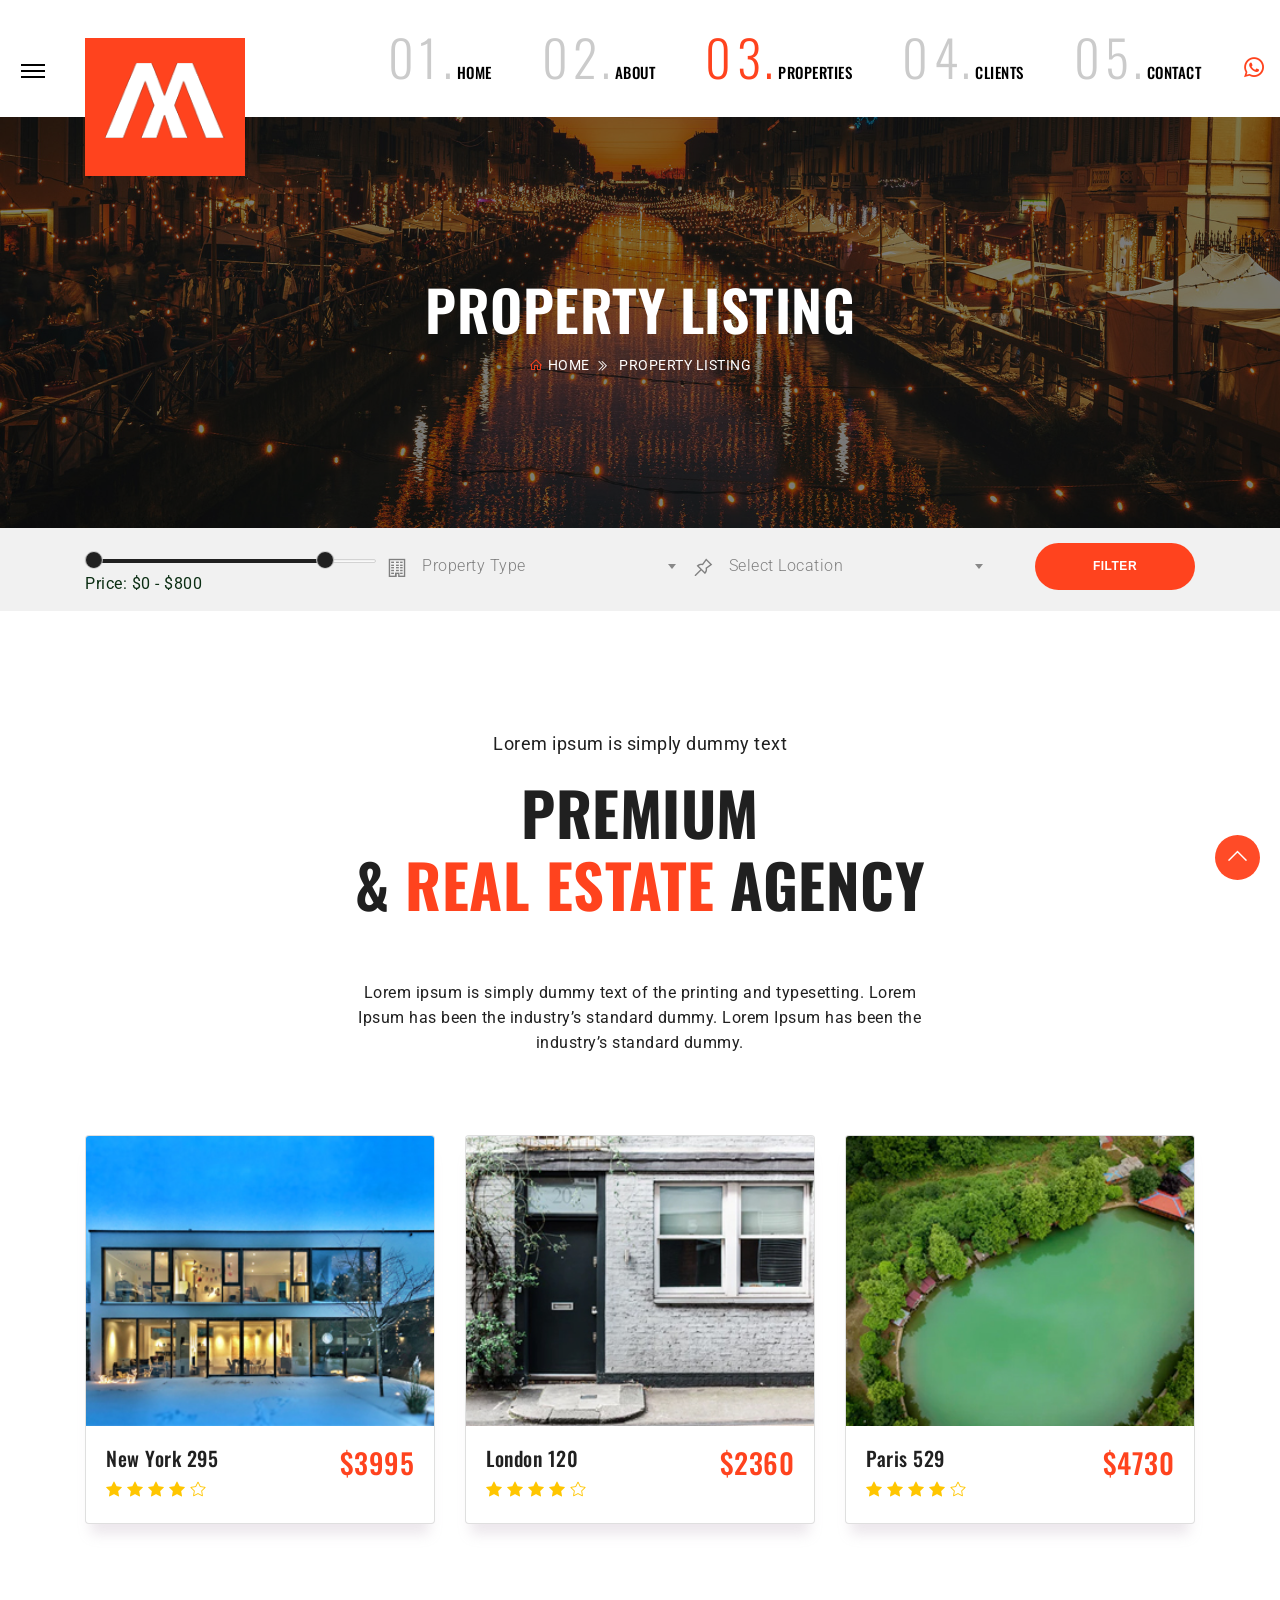
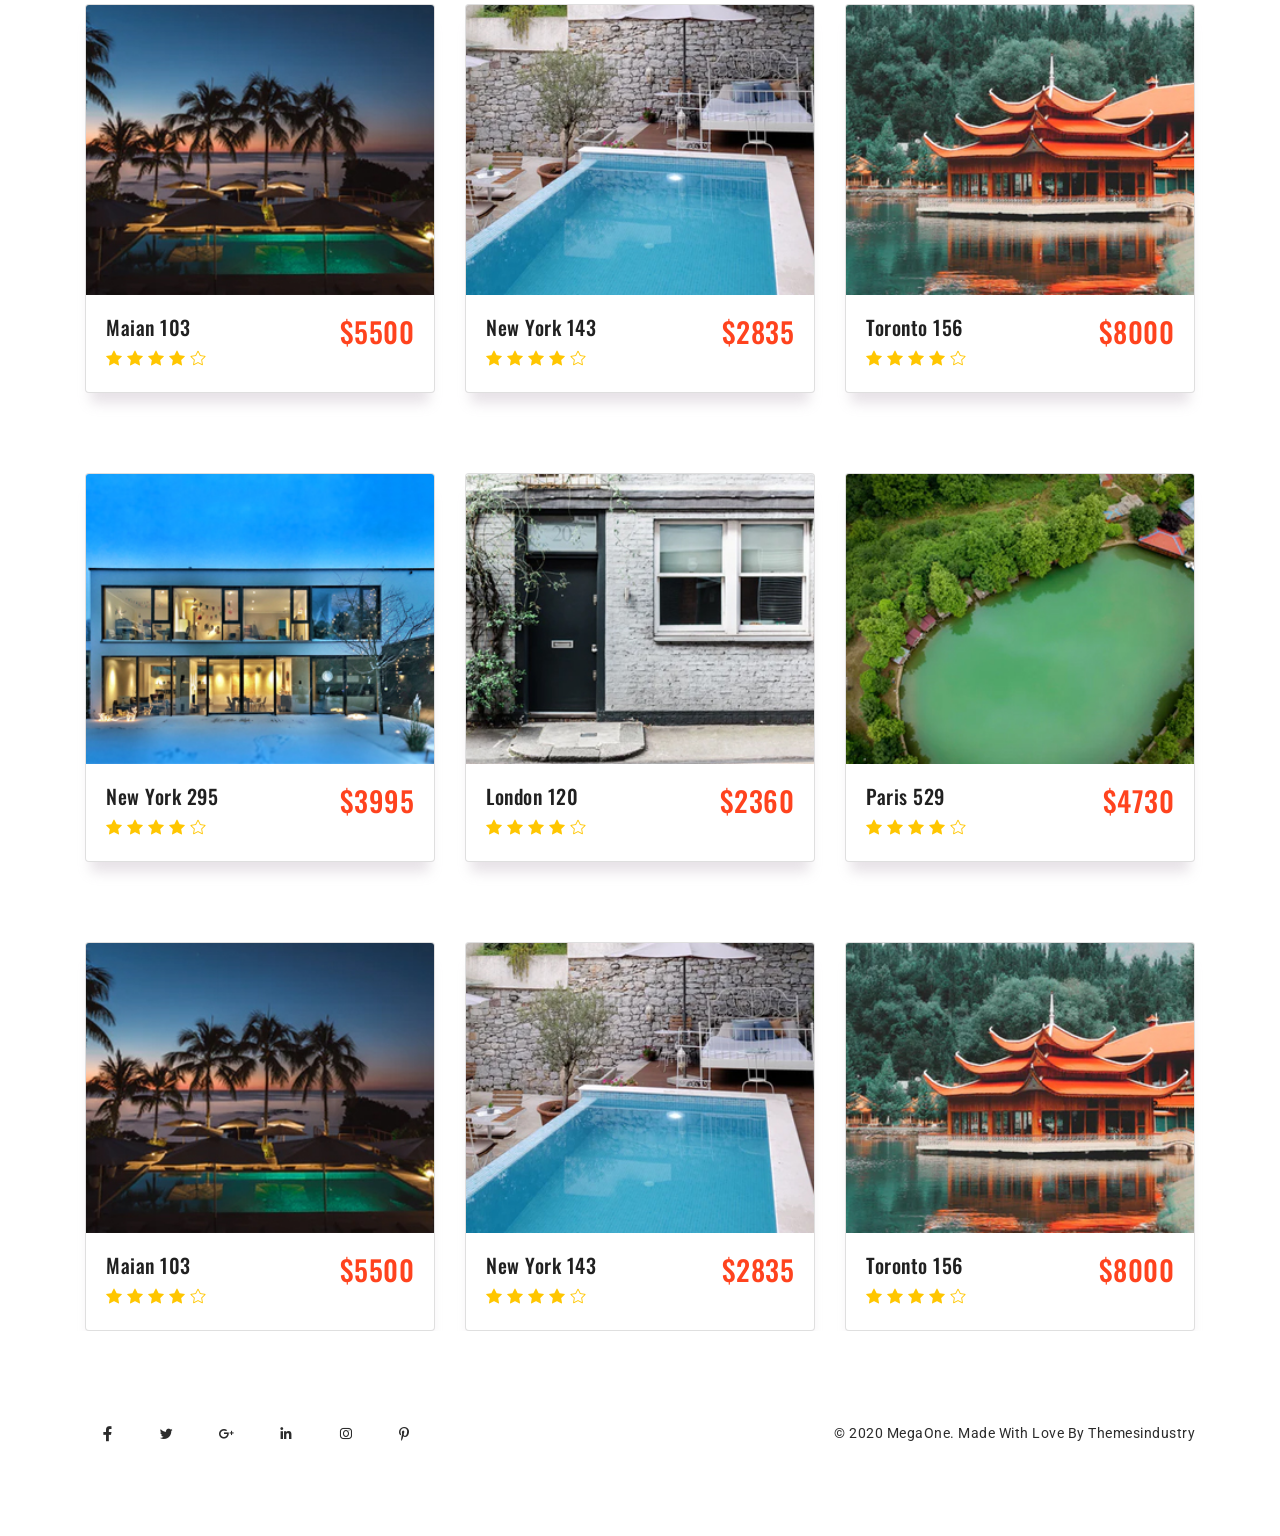
==== property-listing.html @ 69b7b407 "Update new theme" ====
<!DOCTYPE html>
<html lang="en">
<head>
    <!-- Meta Tags -->
    <meta charset="utf-8">
    <meta content="width=device-width, initial-scale=1, shrink-to-fit=no" name="viewport">
    <!-- Author -->
    <meta name="author" content="Themesindustry">
    <!-- description -->
    <meta name="description" content="MegaOne is a highly creative, modern, visually stunning and Bootstrap responsive multipurpose agency and portfolio HTML5 template with 8 ready home page demos.">
    <!-- keywords -->
    <meta name="keywords" content="StandAlone, modern, clean, bootstrap responsive, html5, css3, portfolio, blog, agency, templates, multipurpose, one page, corporate, start-up, studio, branding, designer, freelancer, carousel, parallax, photography, personal, masonry, grid, faq">
    <!-- Page Title -->
    <title>MegaOne - Directory Listing</title>
    <!-- Favicon -->
    <link href="img/favicon.ico" rel="icon">
    <!-- Bundle -->
    <link href="vendor/css/bundle.min.css" rel="stylesheet">
    <link href="vendor/css/revolution-settings.min.css" rel="stylesheet">
    <link href="vendor/css/select2.min.css" rel="stylesheet">
    <link href="vendor/css/owl.carousel.min.css" rel="stylesheet">
    <link href="vendor/css/LineIcons.min.css" rel="stylesheet">
    <link rel="stylesheet" href="css/nouislider.min.css">
    <link rel="stylesheet" href="css/range-slider.css">
    <!-- Plugin Css -->
    <link href="vendor/css/jquery.fancybox.min.css" rel="stylesheet">
    <!-- Style Sheet -->
    <link href="css/style.css" rel="stylesheet">
</head>
<body data-spy="scroll" data-target=".side_menu" data-offset="90">




<!-- Preloader -->
<div class="preloader">
    <div class="centrize full-width">
        <div class="vertical-center">

            <svg class="ha-logo loading"
                    xmlns="http://www.w3.org/2000/svg"
                    viewBox="0 0 10 10">
                <path class="house"
                        d="M1.9 8.5V5.3h-1l4-4.3 2.2
       2.1v-.6h1v1.7l1 1.1H7.9v3.2z"   />
                <path class="circut"
                        d="M5 8.5V4m0 3.5l1.6-1.6V4.3M5
       6.3L3.5 4.9v-.6m2.7.7l.4.4L7
       5M5.9 6.1v.5h.5M4.2 5v.5h-.8m1
       1.5v.6h-.6m1.2.8L3.6 6.7M5
       8.4l1-.9h.7M4.6 3.6L5 4l.4-.4" />
            </svg>

        </div>
    </div>
</div>
<!-- Preloader End -->

<!--Header Start-->
<header>
    <!--Navigation-->
    <nav class="navbar navbar-top-default navbar-expand-lg navbar-simple">
        <div class="container">
            <div class="inner-nav-wrap">
                <a href="index.html#home" title="Logo" class="logo">
                    <!--Logo Default-->
                    <img src="img/logo-white.png" alt="logo" class="logo-white">
                    <img src="img/logo-orange.png" alt="logo" class="logo-dark">
                </a>
                <!--Nav Links-->
                <div class="collapse navbar-collapse" id="megaone">
                    <div class="navbar-nav ml-auto">
                        <a class="nav-link" href="index.html#slider-area"><span class="num">0 </span><span data-count="1" class="num num-width">1</span><span class="num">.</span> Home</a>
                        <a class="nav-link" href="index.html#team-section"><span class="num">0 </span> <span data-count="2" class="num num-width">2</span><span class="num">.</span> About</a>
                        <a class="nav-link active" href="index.html#gallary-sec"><span class="num">0 </span> <span data-count="3" class="num num-width">3</span><span class="num">.</span> Properties</a>
                        <a class="nav-link" href="index.html#our-testimonial"><span class="num">0 </span> <span data-count="4" class="num num-width">4</span><span class="num">.</span> Clients</a>
                        <a class="nav-link" href="index.html#contact-sec"><span class="num">0 </span> <span data-count="5" class="num num-width">5</span><span class="num">.</span> Contact</a>
                    </div>
                </div>

                <!--Side Menu Button-->
                <a href="javascript:void(0)" class="sidemenu_btn" id="sidemenu_toggle">
                    <span></span>
                    <span></span>
                    <span></span>
                </a>
                <a href="javascript:void(0)" class="agency-num"><span><i class="lni lni-whatsapp"></i></span> <span class="whatsapp-num">+1 631 123 4567</span></a>

            </div>

        </div>

    </nav>

    <!--Side Nav-->
    <div class="side-menu hidden">
        <div class="inner-wrapper">
            <span class="btn-close" id="btn_sideNavClose"><i></i><i></i></span>
            <nav class="side-nav w-100">
                <ul class="navbar-nav">
                    <li class="nav-item">
                        <a class="nav-link" href="index.html#slider-area"><span>01.</span> Home</a>
                    </li>
                    <li class="nav-item">
                        <a class="nav-link" href="index.html#team-section"><span>02.</span> About</a>
                    </li>
                    <li class="nav-item">
                        <a class="nav-link" href="index.html#gallary-sec"><span>03.</span> Properties</a>
                    </li>
                    <li class="nav-item">
                        <a class="nav-link" href="index.html#our-testimonial"><span>04.</span> Clients</a>
                    </li>
                    <li class="nav-item">
                        <a class="nav-link" href="index.html#contact-sec"><span>05.</span> Contact</a>
                    </li>
                </ul>
            </nav>

            <div class="side-footer w-100">
                <ul class="social-icons-simple">
                    <li><a class="facebook-text-hvr" href="javascript:void(0)"><i class="fab fa-facebook-f"></i> </a> </li>
                    <li><a class="instagram-text-hvr" href="javascript:void(0)"><i class="fab fa-instagram"></i> </a> </li>
                    <li><a class="twitter-text-hvr" href="javascript:void(0)"><i class="fab fa-twitter"></i> </a> </li>
                </ul>
                <p>&copy; 2020 MegaOne. Made With Love by Themesindustry</p>
            </div>
        </div>
    </div>
    <a id="close_side_menu" href="javascript:void(0);"></a>
    <!-- End side menu -->

</header>
<!--Header End-->

<!--Banner Start-->
<section class="page-title listing-background-img position-relative">
    <div class="bg-overlay bg-black opacity-5"></div>
    <div class="container">
        <div class="row">
            <div class="col-12 standalone-content">
                <h2 class="hide-cursor">PROPERTY LISTING</h2>
                <ul class="page-breadcrumb link">
                    <li><a href="index.html"><span class="icon fas fa-home"></span>HOME</a></li>
                    <li>PROPERTY LISTING</li>
                </ul>
            </div>
        </div>
    </div>
</section>
<!--Banner End-->

<!--Slider form start-->
<div class="filter-form product-filter-nav">
    <div class="container">
        <div class="row">
            <div class="col-12 wow fadeIn">
                <form class="row contact-form" id="contact-form-data">
                    <div class="col-12" id="result"></div>
                    <div class="col-12 col-lg-10 d-inline-block d-lg-flex align-items-center">
                        <div class="row no-gutters w-100">
                            <div class="col-12 col-lg-4">
                                <div class="form-group d-block">
                                    <div class="product-price mt-3">
                                        <div id="slider-range" class="w-100"></div>
                                        <p class="price-num mt-2" style="color: #0b2e13;">Price: <span id="min-p"></span>  <span id="max-p"></span></p>
                                    </div>

                                </div>
                            </div>
                            <div class="col-12 col-lg-4 m-auto">
                                <div class="form-group">
                                    <label><i class="far fa-building"></i></label>
                                    <select class="form-control w-100" id="set3">
                                        <option class="selected hidden disabled" hidden>Property Type</option>
                                        <option>Single Family</option>
                                        <option>Duplex</option>
                                        <option>Bungalow</option>
                                    </select>
                                </div>
                            </div>
                            <div class="col-12 col-lg-4 m-auto">
                                <div class="form-group">
                                    <label><i class="fas fa-thumbtack"></i></label>

                                    <select class="form-control" id="set4">
                                        <option class="selected" hidden>Select Location</option>
                                        <option>New York</option>
                                        <option>London</option>
                                        <option>Paris</option>
                                    </select>
                                </div>
                            </div>
                        </div>
                    </div>
                    <div class="col-12 col-lg-2">
                        <a href="property-listing.html" class="btn standard-btn rounded-pill w-100 contact_btn">FILTER</a>
                    </div>
                </form>
            </div>
        </div>
    </div>
</div>
<!--Slider form end-->


<!--START Gallary SECTION-->
<section id="gallary-sec" class="gallary-sec position-relative gallary-sec-spacing">
    <div class="container">

        <div class="row gallary-content-top">
            <div class="col-12 stats-heading-area text-center">
                <span class="sub-heading">Lorem ipsum is simply dummy text </span>
                <h4 class="heading">PREMIUM <span> & <span class="color js-rotating">REAL ESTATE,CONSULTING,DEVELOPING</span> AGENCY</span></h4>
                <p class="text">
                    Lorem ipsum is simply dummy text of the printing and typesetting. Lorem Ipsum has been the industry’s standard dummy.  Lorem Ipsum has been the industry’s standard dummy.
                </p>
            </div>
        </div>

        <div class="row gallary-content-top">

            <div class="col-sm-12 col-md-12 col-lg-4">
                <a href="property-detail.html">
                    <div class="card">
                        <div class="image-holder-gallary">
                            <img class="card-img-top" src="img/gallary-1.jpg" alt="Card image cap">
                        </div>
                        <div class="card-body">
                            <div class="row">
                                <div class="col-12 col-md-12 col-lg-6">
                                    <div class="property-details">
                                        <h5>New York 295</h5>
                                        <ul class="user-rating">
                                            <li><a href="#"><i class="lni-star-filled"></i></a></li>
                                            <li><a href="#"><i class="lni-star-filled"></i></a></li>
                                            <li><a href="#"><i class="lni-star-filled"></i></a></li>
                                            <li><a href="#"><i class="lni-star-filled"></i></a></li>
                                            <li><a href="#"><i class="lni-star"></i></a></li>
                                        </ul>
                                    </div>
                                </div>
                                <div class="col-12 col-md-12 col-lg-6 text-right">
                                    <div class="property-price">
                                        <h3>$3995</h3>
                                    </div>
                                </div>
                            </div>
                        </div>
                    </div>
                </a>
            </div>
            <div class="col-sm-12 col-md-12 col-lg-4">
                <a href="property-detail.html">
                    <div class="card">
                    <div class="image-holder-gallary">
                        <img class="card-img-top" src="img/gallary-2.jpg" alt="Card image cap">
                    </div>
                    <div class="card-body">
                        <div class="row">
                            <div class="col-12 col-md-12 col-lg-6">
                                <div class="property-details">
                                    <h5>London 120</h5>
                                    <ul class="user-rating">
                                        <li><a href="#"><i class="lni-star-filled"></i></a></li>
                                        <li><a href="#"><i class="lni-star-filled"></i></a></li>
                                        <li><a href="#"><i class="lni-star-filled"></i></a></li>
                                        <li><a href="#"><i class="lni-star-filled"></i></a></li>
                                        <li><a href="#"><i class="lni-star"></i></a></li>
                                    </ul>
                                </div>
                            </div>
                            <div class="col-12 col-md-12 col-lg-6 text-right">
                                <div class="property-price">
                                    <h3>$2360</h3>
                                </div>
                            </div>
                        </div>
                    </div>
                </div>
                </a>
            </div>
            <div class="col-sm-12 col-md-12 col-lg-4">
                <a href="property-detail.html">
                <div class="card">
                    <div class="image-holder-gallary">
                        <img class="card-img-top" src="img/gallary-3.jpg" alt="Card image cap">
                    </div>
                    <div class="card-body">
                        <div class="row">
                            <div class="col-12 col-md-12 col-lg-6">
                                <div class="property-details">
                                    <h5>Paris 529</h5>
                                    <ul class="user-rating">
                                        <li><a href="#"><i class="lni-star-filled"></i></a></li>
                                        <li><a href="#"><i class="lni-star-filled"></i></a></li>
                                        <li><a href="#"><i class="lni-star-filled"></i></a></li>
                                        <li><a href="#"><i class="lni-star-filled"></i></a></li>
                                        <li><a href="#"><i class="lni-star"></i></a></li>
                                    </ul>
                                </div>
                            </div>
                            <div class="col-12 col-md-12 col-lg-6 text-right">
                                <div class="property-price">
                                    <h3>$4730</h3>
                                </div>
                            </div>
                        </div>
                    </div>
                </div>
                </a>
            </div>

        </div>

        <div class="row gallary-manage-top">

            <div class="col-sm-12 col-md-12 col-lg-4">
                <a href="property-detail.html">
                <div class="card">
                    <div class="image-holder-gallary">
                        <img class="card-img-top" src="img/gallary-4.jpg" alt="Card image cap">
                    </div>
                    <div class="card-body">
                        <div class="row">
                            <div class="col-12 col-md-12 col-lg-6">
                                <div class="property-details">
                                    <h5>Maian 103</h5>
                                    <ul class="user-rating">
                                        <li><a href="#"><i class="lni-star-filled"></i></a></li>
                                        <li><a href="#"><i class="lni-star-filled"></i></a></li>
                                        <li><a href="#"><i class="lni-star-filled"></i></a></li>
                                        <li><a href="#"><i class="lni-star-filled"></i></a></li>
                                        <li><a href="#"><i class="lni-star"></i></a></li>
                                    </ul>
                                </div>
                            </div>
                            <div class="col-12 col-md-12 col-lg-6 text-right">
                                <div class="property-price">
                                    <h3>$5500</h3>
                                </div>
                            </div>
                        </div>
                    </div>
                </div>
                </a>
            </div>
            <div class="col-sm-12 col-md-12 col-lg-4">
                <a href="property-detail.html">
                <div class="card">
                    <div class="image-holder-gallary">
                        <img class="card-img-top" src="img/gallary-5.jpg" alt="Card image cap">
                    </div>
                    <div class="card-body">
                        <div class="row">
                            <div class="col-12 col-md-12 col-lg-6">
                                <div class="property-details">
                                    <h5>New York 143</h5>
                                    <ul class="user-rating">
                                        <li><a href="#"><i class="lni-star-filled"></i></a></li>
                                        <li><a href="#"><i class="lni-star-filled"></i></a></li>
                                        <li><a href="#"><i class="lni-star-filled"></i></a></li>
                                        <li><a href="#"><i class="lni-star-filled"></i></a></li>
                                        <li><a href="#"><i class="lni-star"></i></a></li>
                                    </ul>
                                </div>
                            </div>
                            <div class="col-12 col-md-12 col-lg-6 text-right">
                                <div class="property-price">
                                    <h3>$2835</h3>
                                </div>
                            </div>
                        </div>
                    </div>
                </div>
                </a>
            </div>
            <div class="col-sm-12 col-md-12 col-lg-4">
                <a href="property-detail.html">
                <div class="card">
                    <div class="image-holder-gallary">
                        <img class="card-img-top" src="img/gallary-6.jpg" alt="Card image cap">
                    </div>
                    <div class="card-body">
                        <div class="row">
                            <div class="col-12 col-md-12 col-lg-6">
                                <div class="property-details">
                                    <h5>Toronto 156</h5>
                                    <ul class="user-rating">
                                        <li><a href="#"><i class="lni-star-filled"></i></a></li>
                                        <li><a href="#"><i class="lni-star-filled"></i></a></li>
                                        <li><a href="#"><i class="lni-star-filled"></i></a></li>
                                        <li><a href="#"><i class="lni-star-filled"></i></a></li>
                                        <li><a href="#"><i class="lni-star"></i></a></li>
                                    </ul>
                                </div>
                            </div>
                            <div class="col-12 col-md-12 col-lg-6 text-right">
                                <div class="property-price">
                                    <h3>$8000</h3>
                                </div>
                            </div>
                        </div>
                    </div>
                </div>
                </a>
            </div>

        </div>

        <div class="row gallary-manage-top">

            <div class="col-sm-12 col-md-12 col-lg-4">
                <a href="property-detail.html">
                    <div class="card">
                        <div class="image-holder-gallary">
                            <img class="card-img-top" src="img/gallary-1.jpg" alt="Card image cap">
                        </div>
                        <div class="card-body">
                            <div class="row">
                                <div class="col-12 col-md-12 col-lg-6">
                                    <div class="property-details">
                                        <h5>New York 295</h5>
                                        <ul class="user-rating">
                                            <li><a href="#"><i class="lni-star-filled"></i></a></li>
                                            <li><a href="#"><i class="lni-star-filled"></i></a></li>
                                            <li><a href="#"><i class="lni-star-filled"></i></a></li>
                                            <li><a href="#"><i class="lni-star-filled"></i></a></li>
                                            <li><a href="#"><i class="lni-star"></i></a></li>
                                        </ul>
                                    </div>
                                </div>
                                <div class="col-12 col-md-12 col-lg-6 text-right">
                                    <div class="property-price">
                                        <h3>$3995</h3>
                                    </div>
                                </div>
                            </div>
                        </div>
                    </div>
                </a>
            </div>
            <div class="col-sm-12 col-md-12 col-lg-4">
                <a href="property-detail.html">
                    <div class="card">
                        <div class="image-holder-gallary">
                            <img class="card-img-top" src="img/gallary-2.jpg" alt="Card image cap">
                        </div>
                        <div class="card-body">
                            <div class="row">
                                <div class="col-12 col-md-12 col-lg-6">
                                    <div class="property-details">
                                        <h5>London 120</h5>
                                        <ul class="user-rating">
                                            <li><a href="#"><i class="lni-star-filled"></i></a></li>
                                            <li><a href="#"><i class="lni-star-filled"></i></a></li>
                                            <li><a href="#"><i class="lni-star-filled"></i></a></li>
                                            <li><a href="#"><i class="lni-star-filled"></i></a></li>
                                            <li><a href="#"><i class="lni-star"></i></a></li>
                                        </ul>
                                    </div>
                                </div>
                                <div class="col-12 col-md-12 col-lg-6 text-right">
                                    <div class="property-price">
                                        <h3>$2360</h3>
                                    </div>
                                </div>
                            </div>
                        </div>
                    </div>
                </a>
            </div>
            <div class="col-sm-12 col-md-12 col-lg-4">
                <a href="property-detail.html">
                    <div class="card">
                        <div class="image-holder-gallary">
                            <img class="card-img-top" src="img/gallary-3.jpg" alt="Card image cap">
                        </div>
                        <div class="card-body">
                            <div class="row">
                                <div class="col-12 col-md-12 col-lg-6">
                                    <div class="property-details">
                                        <h5>Paris 529</h5>
                                        <ul class="user-rating">
                                            <li><a href="#"><i class="lni-star-filled"></i></a></li>
                                            <li><a href="#"><i class="lni-star-filled"></i></a></li>
                                            <li><a href="#"><i class="lni-star-filled"></i></a></li>
                                            <li><a href="#"><i class="lni-star-filled"></i></a></li>
                                            <li><a href="#"><i class="lni-star"></i></a></li>
                                        </ul>
                                    </div>
                                </div>
                                <div class="col-12 col-md-12 col-lg-6 text-right">
                                    <div class="property-price">
                                        <h3>$4730</h3>
                                    </div>
                                </div>
                            </div>
                        </div>
                    </div>
                </a>
            </div>

        </div>

        <div class="row gallary-manage-top">

            <div class="col-sm-12 col-md-12 col-lg-4">
                <a href="property-detail.html">
                    <div class="card">
                        <div class="image-holder-gallary">
                            <img class="card-img-top" src="img/gallary-4.jpg" alt="Card image cap">
                        </div>
                        <div class="card-body">
                            <div class="row">
                                <div class="col-12 col-md-12 col-lg-6">
                                    <div class="property-details">
                                        <h5>Maian 103</h5>
                                        <ul class="user-rating">
                                            <li><a href="#"><i class="lni-star-filled"></i></a></li>
                                            <li><a href="#"><i class="lni-star-filled"></i></a></li>
                                            <li><a href="#"><i class="lni-star-filled"></i></a></li>
                                            <li><a href="#"><i class="lni-star-filled"></i></a></li>
                                            <li><a href="#"><i class="lni-star"></i></a></li>
                                        </ul>
                                    </div>
                                </div>
                                <div class="col-12 col-md-12 col-lg-6 text-right">
                                    <div class="property-price">
                                        <h3>$5500</h3>
                                    </div>
                                </div>
                            </div>
                        </div>
                    </div>
                </a>
            </div>
            <div class="col-sm-12 col-md-12 col-lg-4">
                <a href="property-detail.html">
                    <div class="card">
                        <div class="image-holder-gallary">
                            <img class="card-img-top" src="img/gallary-5.jpg" alt="Card image cap">
                        </div>
                        <div class="card-body">
                            <div class="row">
                                <div class="col-12 col-md-12 col-lg-6">
                                    <div class="property-details">
                                        <h5>New York 143</h5>
                                        <ul class="user-rating">
                                            <li><a href="#"><i class="lni-star-filled"></i></a></li>
                                            <li><a href="#"><i class="lni-star-filled"></i></a></li>
                                            <li><a href="#"><i class="lni-star-filled"></i></a></li>
                                            <li><a href="#"><i class="lni-star-filled"></i></a></li>
                                            <li><a href="#"><i class="lni-star"></i></a></li>
                                        </ul>
                                    </div>
                                </div>
                                <div class="col-12 col-md-12 col-lg-6 text-right">
                                    <div class="property-price">
                                        <h3>$2835</h3>
                                    </div>
                                </div>
                            </div>
                        </div>
                    </div>
                </a>
            </div>
            <div class="col-sm-12 col-md-12 col-lg-4">
                <a href="property-detail.html">
                <div class="card">
                    <div class="image-holder-gallary">
                        <img class="card-img-top" src="img/gallary-6.jpg" alt="Card image cap">
                    </div>
                    <div class="card-body">
                        <div class="row">
                            <div class="col-12 col-md-12 col-lg-6">
                                <div class="property-details">
                                    <h5>Toronto 156</h5>
                                    <ul class="user-rating">
                                        <li><a href="#"><i class="lni-star-filled"></i></a></li>
                                        <li><a href="#"><i class="lni-star-filled"></i></a></li>
                                        <li><a href="#"><i class="lni-star-filled"></i></a></li>
                                        <li><a href="#"><i class="lni-star-filled"></i></a></li>
                                        <li><a href="#"><i class="lni-star"></i></a></li>
                                    </ul>
                                </div>
                            </div>
                            <div class="col-12 col-md-12 col-lg-6 text-right">
                                <div class="property-price">
                                    <h3>$8000</h3>
                                </div>
                            </div>
                        </div>
                    </div>
                </div>
                </a>
            </div>

        </div>

    </div>
</section>
<!--END GALLARY SECTION -->

<!--Footer Start-->
<footer class="footer-style-1">
    <div class="container">
        <div class="row align-items-center">
            <!--Social-->
            <div class="col-lg-6">
                <div class="footer-social text-center text-lg-left ">
                    <ul class="list-unstyled">
                        <li><a class="wow fadeInUp" href="javascript:void(0);"><i aria-hidden="true" class="fab fa-facebook-f"></i></a></li>
                        <li><a class="wow fadeInDown" href="javascript:void(0);"><i aria-hidden="true" class="fab fa-twitter"></i></a></li>
                        <li><a class="wow fadeInUp" href="javascript:void(0);"><i aria-hidden="true" class="fab fa-google-plus-g"></i></a></li>
                        <li><a class="wow fadeInDown" href="javascript:void(0);"><i aria-hidden="true" class="fab fa-linkedin-in"></i></a></li>
                        <li><a class="wow fadeInUp" href="javascript:void(0);"><i aria-hidden="true" class="fab fa-instagram"></i></a></li>
                        <li><a class="wow fadeInDown" href="javascript:void(0);"><i aria-hidden="true" class="fab fa-pinterest-p"></i></a></li>
                    </ul>
                </div>
            </div>
            <!--Text-->
            <div class="col-lg-6 text-center text-lg-right">
                <p class="company-about fadeIn">© 2020 MegaOne. Made With Love By <a href="javascript:void(0);">Themesindustry</a>
                </p>
            </div>
        </div>
    </div>
</footer>
<!--Footer End-->

<!--Scroll Top Start-->
<span class="scroll-top-arrow"><i class="fas fa-angle-up"></i></span>
<!--Scroll Top End-->






<!-- vendersJavaScript -->
<script src="vendor/js/bundle.min.js"></script>
<script src="vendor/js/jquery.cubeportfolio.min.js"></script>
<!-- SLIDER REVOLUTION EXTENSIONS -->
<script src="vendor/js/parallaxie.min.js"></script>
<script src="vendor/js/owl.carousel.min.js"></script>
<script src="vendor/js/wow.min.js"></script>
<script src="vendor/js/jquery.fancybox.min.js"></script>
<script src="vendor/js/stickyfill.min.js"></script>
<script src="vendor/js/select2.min.js"></script>
<script src="js/nouislider.min.js"></script>
<script src="vendor/js/morphext.min.js"></script>
<script src="js/script.js"></script>

</body>
</html>
---- vendor/css/revolution-settings.min.css ----
/*-----------------------------------------------------------------------------

-	Revolution Slider 5.0 Default Style Settings -

Screen Stylesheet

version:   	5.4.5
date:      	15/05/17
author:		themepunch
email:     	info@themepunch.com
website:   	http://www.themepunch.com
-----------------------------------------------------------------------------*/

#debungcontrolls,
.debugtimeline {
    width: 100%;
    box-sizing: border-box
}

.rev_column,
.rev_column .tp-parallax-wrap,
.tp-svg-layer svg {
    vertical-align: top
}

#debungcontrolls {
    z-index: 100000;
    position: fixed;
    bottom: 0;
    height: auto;
    background: rgba(0, 0, 0, .6);
    padding: 10px
}

.debugtimeline {
    height: 10px;
    position: relative;
    margin-bottom: 3px;
    display: none;
    white-space: nowrap
}

.debugtimeline:hover {
    height: 15px
}

.the_timeline_tester {
    background: #e74c3c;
    position: absolute;
    top: 0;
    left: 0;
    height: 100%;
    width: 0
}

.rs-go-fullscreen {
    position: fixed !important;
    width: 100% !important;
    height: 100% !important;
    top: 0 !important;
    left: 0 !important;
    z-index: 9999999 !important;
    background: #fff !important
}

.debugtimeline.tl_slide .the_timeline_tester {
    background: #f39c12
}

.debugtimeline.tl_frame .the_timeline_tester {
    background: #3498db
}

.debugtimline_txt {
    color: #fff;
    font-weight: 400;
    font-size: 7px;
    position: absolute;
    left: 10px;
    top: 0;
    white-space: nowrap;
    line-height: 10px
}

.rtl {
    direction: rtl
}

@font-face {
    font-family: revicons;
    src: url(../fonts/revicons.eot?5510888);
    src: url(../fonts/revicons/revicons.eot?5510888#iefix) format('embedded-opentype'), url(../fonts/revicons/revicons.woff?5510888) format('woff'), url(../fonts/revicons/revicons.ttf?5510888) format('truetype'), url(../fonts/revicons/revicons.svg?5510888#revicons) format('svg');
    font-weight: 400;
    font-style: normal
}

[class*=" revicon-"]:before,
[class^=revicon-]:before {
    font-family: revicons;
    font-style: normal;
    font-weight: 400;
    speak: none;
    display: inline-block;
    text-decoration: inherit;
    width: 1em;
    margin-right: .2em;
    text-align: center;
    font-variant: normal;
    text-transform: none;
    line-height: 1em;
    margin-left: .2em
}

.revicon-search-1:before {
    content: '\e802'
}

.revicon-pencil-1:before {
    content: '\e831'
}

.revicon-picture-1:before {
    content: '\e803'
}

.revicon-cancel:before {
    content: '\e80a'
}

.revicon-info-circled:before {
    content: '\e80f'
}

.revicon-trash:before {
    content: '\e801'
}

.revicon-left-dir:before {
    content: '\e817'
}

.revicon-right-dir:before {
    content: '\e818'
}

.revicon-down-open:before {
    content: '\e83b'
}

.revicon-left-open:before {
    content: '\e819'
}

.revicon-right-open:before {
    content: '\e81a'
}

.revicon-angle-left:before {
    content: '\e820'
}

.revicon-angle-right:before {
    content: '\e81d'
}

.revicon-left-big:before {
    content: '\e81f'
}

.revicon-right-big:before {
    content: '\e81e'
}

.revicon-magic:before {
    content: '\e807'
}

.revicon-picture:before {
    content: '\e800'
}

.revicon-export:before {
    content: '\e80b'
}

.revicon-cog:before {
    content: '\e832'
}

.revicon-login:before {
    content: '\e833'
}

.revicon-logout:before {
    content: '\e834'
}

.revicon-video:before {
    content: '\e805'
}

.revicon-arrow-combo:before {
    content: '\e827'
}

.revicon-left-open-1:before {
    content: '\e82a'
}

.revicon-right-open-1:before {
    content: '\e82b'
}

.revicon-left-open-mini:before {
    content: '\e822'
}

.revicon-right-open-mini:before {
    content: '\e823'
}

.revicon-left-open-big:before {
    content: '\e824'
}

.revicon-right-open-big:before {
    content: '\e825'
}

.revicon-left:before {
    content: '\e836'
}

.revicon-right:before {
    content: '\e826'
}

.revicon-ccw:before {
    content: '\e808'
}

.revicon-arrows-ccw:before {
    content: '\e806'
}

.revicon-palette:before {
    content: '\e829'
}

.revicon-list-add:before {
    content: '\e80c'
}

.revicon-doc:before {
    content: '\e809'
}

.revicon-left-open-outline:before {
    content: '\e82e'
}

.revicon-left-open-2:before {
    content: '\e82c'
}

.revicon-right-open-outline:before {
    content: '\e82f'
}

.revicon-right-open-2:before {
    content: '\e82d'
}

.revicon-equalizer:before {
    content: '\e83a'
}

.revicon-layers-alt:before {
    content: '\e804'
}

.revicon-popup:before {
    content: '\e828'
}

.rev_slider_wrapper {
    position: relative;
    z-index: 0;
    width: 100%
}

.rev_slider {
    position: relative;
    overflow: visible
}

.entry-content .rev_slider a,
.rev_slider a {
    box-shadow: none
}

.tp-overflow-hidden {
    overflow: hidden !important
}

.group_ov_hidden {
    overflow: hidden
}

.rev_slider img,
.tp-simpleresponsive img {
    max-width: none !important;
    transition: none;
    margin: 0;
    padding: 0;
    border: none
}

.rev_slider .no-slides-text {
    font-weight: 700;
    text-align: center;
    padding-top: 80px
}

.rev_slider>ul,
.rev_slider>ul>li,
.rev_slider>ul>li:before,
.rev_slider_wrapper>ul,
.tp-revslider-mainul>li,
.tp-revslider-mainul>li:before,
.tp-simpleresponsive>ul,
.tp-simpleresponsive>ul>li,
.tp-simpleresponsive>ul>li:before {
    list-style: none !important;
    position: absolute;
    margin: 0 !important;
    padding: 0 !important;
    overflow-x: visible;
    overflow-y: visible;
    background-image: none;
    background-position: 0 0;
    text-indent: 0;
    top: 0;
    left: 0
}

.rev_slider>ul>li,
.rev_slider>ul>li:before,
.tp-revslider-mainul>li,
.tp-revslider-mainul>li:before,
.tp-simpleresponsive>ul>li,
.tp-simpleresponsive>ul>li:before {
    visibility: hidden
}

.tp-revslider-mainul,
.tp-revslider-slidesli {
    padding: 0 !important;
    margin: 0 !important;
    list-style: none !important
}

.fullscreen-container,
.fullwidthbanner-container {
    padding: 0;
    position: relative
}

.rev_slider li.tp-revslider-slidesli {
    position: absolute !important
}

.tp-caption .rs-untoggled-content {
    display: block
}

.tp-caption .rs-toggled-content {
    display: none
}

.rs-toggle-content-active.tp-caption .rs-toggled-content {
    display: block
}

.rs-toggle-content-active.tp-caption .rs-untoggled-content {
    display: none
}

.rev_slider .caption,
.rev_slider .tp-caption {
    position: relative;
    visibility: hidden;
    white-space: nowrap;
    display: block;
    -webkit-font-smoothing: antialiased !important;
    z-index: 1
}

.rev_slider .caption,
.rev_slider .tp-caption,
.tp-simpleresponsive img {
    -moz-user-select: none;
    -khtml-user-select: none;
    -webkit-user-select: none;
    -o-user-select: none
}

.rev_slider .tp-mask-wrap .tp-caption,
.rev_slider .tp-mask-wrap :last-child,
.wpb_text_column .rev_slider .tp-mask-wrap .tp-caption,
.wpb_text_column .rev_slider .tp-mask-wrap :last-child {
    margin-bottom: 0
}

.tp-svg-layer svg {
    width: 100%;
    height: 100%;
    position: relative
}

.tp-carousel-wrapper {
    cursor: url(openhand.cur), move
}

.tp-carousel-wrapper.dragged {
    cursor: url(closedhand.cur), move
}

.tp_inner_padding {
    box-sizing: border-box;
    max-height: none !important
}

.tp-caption.tp-layer-selectable {
    -moz-user-select: all;
    -khtml-user-select: all;
    -webkit-user-select: all;
    -o-user-select: all
}

.tp-caption.tp-hidden-caption,
.tp-forcenotvisible,
.tp-hide-revslider,
.tp-parallax-wrap.tp-hidden-caption {
    visibility: hidden !important;
    display: none !important
}

.rev_slider audio,
.rev_slider embed,
.rev_slider iframe,
.rev_slider object,
.rev_slider video {
    max-width: none !important
}

.tp-element-background {
    position: absolute;
    top: 0;
    left: 0;
    width: 100%;
    height: 100%;
    z-index: 0
}

.tp-blockmask,
.tp-blockmask_in,
.tp-blockmask_out {
    position: absolute;
    top: 0;
    left: 0;
    width: 100%;
    height: 100%;
    background: #fff;
    z-index: 1000;
    transform: scaleX(0) scaleY(0)
}

.tp-parallax-wrap {
    transform-style: preserve-3d
}

.rev_row_zone {
    position: absolute;
    width: 100%;
    left: 0;
    box-sizing: border-box;
    min-height: 50px;
    font-size: 0
}

.rev_column_inner,
.rev_slider .tp-caption.rev_row {
    position: relative;
    width: 100% !important;
    box-sizing: border-box
}

.rev_row_zone_top {
    top: 0
}

.rev_row_zone_middle {
    top: 50%;
    transform: translateY(-50%)
}

.rev_row_zone_bottom {
    bottom: 0
}

.rev_slider .tp-caption.rev_row {
    display: table;
    table-layout: fixed;
    vertical-align: top;
    height: auto !important;
    font-size: 0
}

.rev_column {
    display: table-cell;
    position: relative;
    height: auto;
    box-sizing: border-box;
    font-size: 0
}

.rev_column_inner {
    display: block;
    height: auto !important;
    white-space: normal !important
}

.rev_column_bg {
    width: 100%;
    height: 100%;
    position: absolute;
    top: 0;
    left: 0;
    z-index: 0;
    box-sizing: border-box;
    background-clip: content-box;
    border: 0 solid transparent
}

.tp-caption .backcorner,
.tp-caption .backcornertop,
.tp-caption .frontcorner,
.tp-caption .frontcornertop {
    height: 0;
    top: 0;
    width: 0;
    position: absolute
}

.rev_column_inner .tp-loop-wrap,
.rev_column_inner .tp-mask-wrap,
.rev_column_inner .tp-parallax-wrap {
    text-align: inherit
}

.rev_column_inner .tp-mask-wrap {
    display: inline-block
}

.rev_column_inner .tp-parallax-wrap,
.rev_column_inner .tp-parallax-wrap .tp-loop-wrap,
.rev_column_inner .tp-parallax-wrap .tp-mask-wrap {
    position: relative !important;
    left: auto !important;
    top: auto !important;
    line-height: 0
}

.tp-video-play-button,
.tp-video-play-button i {
    line-height: 50px !important;
    vertical-align: top;
    text-align: center
}

.rev_column_inner .rev_layer_in_column,
.rev_column_inner .tp-parallax-wrap,
.rev_column_inner .tp-parallax-wrap .tp-loop-wrap,
.rev_column_inner .tp-parallax-wrap .tp-mask-wrap {
    vertical-align: top
}

.rev_break_columns {
    display: block !important
}

.rev_break_columns .tp-parallax-wrap.rev_column {
    display: block !important;
    width: 100% !important
}

.fullwidthbanner-container {
    overflow: hidden
}

.fullwidthbanner-container .fullwidthabanner {
    width: 100%;
    position: relative
}

.tp-static-layers {
    position: absolute;
    z-index: 101;
    top: 0;
    left: 0
}

.tp-caption .frontcorner {
    border-left: 40px solid transparent;
    border-right: 0 solid transparent;
    border-top: 40px solid #00A8FF;
    left: -40px
}

.tp-caption .backcorner {
    border-left: 0 solid transparent;
    border-right: 40px solid transparent;
    border-bottom: 40px solid #00A8FF;
    right: 0
}

.tp-caption .frontcornertop {
    border-left: 40px solid transparent;
    border-right: 0 solid transparent;
    border-bottom: 40px solid #00A8FF;
    left: -40px
}

.tp-caption .backcornertop {
    border-left: 0 solid transparent;
    border-right: 40px solid transparent;
    border-top: 40px solid #00A8FF;
    right: 0
}

.tp-layer-inner-rotation {
    position: relative !important
}

img.tp-slider-alternative-image {
    width: 100%;
    height: auto
}

.caption.fullscreenvideo,
.rs-background-video-layer,
.tp-caption.coverscreenvideo,
.tp-caption.fullscreenvideo {
    width: 100%;
    height: 100%;
    top: 0;
    left: 0;
    position: absolute
}

.noFilterClass {
    filter: none !important
}

.rs-background-video-layer {
    visibility: hidden;
    z-index: 0
}

.caption.fullscreenvideo audio,
.caption.fullscreenvideo iframe,
.caption.fullscreenvideo video,
.tp-caption.fullscreenvideo iframe,
.tp-caption.fullscreenvideo iframe audio,
.tp-caption.fullscreenvideo iframe video {
    width: 100% !important;
    height: 100% !important;
    display: none
}

.fullcoveredvideo audio,
.fullscreenvideo audio .fullcoveredvideo video,
.fullscreenvideo video {
    background: #000
}

.fullcoveredvideo .tp-poster {
    background-position: center center;
    background-size: cover;
    width: 100%;
    height: 100%;
    top: 0;
    left: 0
}

.videoisplaying .html5vid .tp-poster {
    display: none
}

.tp-video-play-button {
    background: #000;
    background: rgba(0, 0, 0, .3);
    border-radius: 5px;
    position: absolute;
    top: 50%;
    left: 50%;
    color: #FFF;
    margin-top: -25px;
    margin-left: -25px;
    cursor: pointer;
    width: 50px;
    height: 50px;
    box-sizing: border-box;
    display: inline-block;
    z-index: 4;
    opacity: 0;
    transition: opacity .3s ease-out !important
}

.tp-audio-html5 .tp-video-play-button,
.tp-hiddenaudio {
    display: none !important
}

.tp-caption .html5vid {
    width: 100% !important;
    height: 100% !important
}

.tp-video-play-button i {
    width: 50px;
    height: 50px;
    display: inline-block;
    font-size: 40px !important
}

.rs-fullvideo-cover,
.tp-dottedoverlay,
.tp-shadowcover {
    height: 100%;
    top: 0;
    left: 0;
    position: absolute
}

.tp-caption:hover .tp-video-play-button {
    opacity: 1;
    display: block
}

.tp-caption .tp-revstop {
    display: none;
    border-left: 5px solid #fff !important;
    border-right: 5px solid #fff !important;
    margin-top: 15px !important;
    line-height: 20px !important;
    vertical-align: top;
    font-size: 25px !important
}

.tp-seek-bar,
.tp-video-button,
.tp-volume-bar {
    outline: 0;
    line-height: 12px;
    margin: 0;
    cursor: pointer
}

.videoisplaying .revicon-right-dir {
    display: none
}

.videoisplaying .tp-revstop {
    display: inline-block
}

.videoisplaying .tp-video-play-button {
    display: none
}

.fullcoveredvideo .tp-video-play-button {
    display: none !important
}

.fullscreenvideo .fullscreenvideo audio,
.fullscreenvideo .fullscreenvideo video {
    object-fit: contain !important
}

.fullscreenvideo .fullcoveredvideo audio,
.fullscreenvideo .fullcoveredvideo video {
    object-fit: cover !important
}

.tp-video-controls {
    position: absolute;
    bottom: 0;
    left: 0;
    right: 0;
    padding: 5px;
    opacity: 0;
    transition: opacity .3s;
    background-image: linear-gradient(to bottom, #000 13%, #323232 100%);
    display: table;
    max-width: 100%;
    overflow: hidden;
    box-sizing: border-box
}

.rev-btn.rev-hiddenicon i,
.rev-btn.rev-withicon i {
    transition: all .2s ease-out !important;
    font-size: 15px
}

.tp-caption:hover .tp-video-controls {
    opacity: .9
}

.tp-video-button {
    background: rgba(0, 0, 0, .5);
    border: 0;
    border-radius: 3px;
    font-size: 12px;
    color: #fff;
    padding: 0
}

.tp-video-button:hover {
    cursor: pointer
}

.tp-video-button-wrap,
.tp-video-seek-bar-wrap,
.tp-video-vol-bar-wrap {
    padding: 0 5px;
    display: table-cell;
    vertical-align: middle
}

.tp-video-seek-bar-wrap {
    width: 80%
}

.tp-video-vol-bar-wrap {
    width: 20%
}

.tp-seek-bar,
.tp-volume-bar {
    width: 100%;
    padding: 0
}

.rs-fullvideo-cover {
    width: 100%;
    background: 0 0;
    z-index: 5
}

.disabled_lc .tp-video-play-button,
.rs-background-video-layer audio::-webkit-media-controls,
.rs-background-video-layer video::-webkit-media-controls,
.rs-background-video-layer video::-webkit-media-controls-start-playback-button {
    display: none !important
}

.tp-audio-html5 .tp-video-controls {
    opacity: 1 !important;
    visibility: visible !important
}

.tp-dottedoverlay {
    background-repeat: repeat;
    width: 100%;
    z-index: 3
}

.tp-dottedoverlay.twoxtwo {
    background: url(../assets/gridtile.png)
}

.tp-dottedoverlay.twoxtwowhite {
    background: url(../assets/gridtile_white.png)
}

.tp-dottedoverlay.threexthree {
    background: url(../assets/gridtile_3x3.png)
}

.tp-dottedoverlay.threexthreewhite {
    background: url(../assets/gridtile_3x3_white.png)
}

.tp-shadowcover {
    width: 100%;
    background: #fff;
    z-index: -1
}

.tp-shadow1 {
    box-shadow: 0 10px 6px -6px rgba(0, 0, 0, .8)
}

.tp-shadow2:after,
.tp-shadow2:before,
.tp-shadow3:before,
.tp-shadow4:after {
    z-index: -2;
    position: absolute;
    content: "";
    bottom: 10px;
    left: 10px;
    width: 50%;
    top: 85%;
    max-width: 300px;
    background: 0 0;
    box-shadow: 0 15px 10px rgba(0, 0, 0, .8);
    transform: rotate(-3deg)
}

.tp-shadow2:after,
.tp-shadow4:after {
    transform: rotate(3deg);
    right: 10px;
    left: auto
}

.tp-shadow5 {
    position: relative;
    box-shadow: 0 1px 4px rgba(0, 0, 0, .3), 0 0 40px rgba(0, 0, 0, .1) inset
}

.tp-shadow5:after,
.tp-shadow5:before {
    content: "";
    position: absolute;
    z-index: -2;
    box-shadow: 0 0 25px 0 rgba(0, 0, 0, .6);
    top: 30%;
    bottom: 0;
    left: 20px;
    right: 20px;
    border-radius: 100px/20px
}

.tp-button {
    padding: 6px 13px 5px;
    border-radius: 3px;
    height: 30px;
    cursor: pointer;
    color: #fff !important;
    text-shadow: 0 1px 1px rgba(0, 0, 0, .6) !important;
    font-size: 15px;
    line-height: 45px !important;
    font-family: arial, sans-serif;
    font-weight: 700;
    letter-spacing: -1px;
    text-decoration: none
}

.tp-button.big {
    color: #fff;
    text-shadow: 0 1px 1px rgba(0, 0, 0, .6);
    font-weight: 700;
    padding: 9px 20px;
    font-size: 19px;
    line-height: 57px !important
}

.purchase:hover,
.tp-button.big:hover,
.tp-button:hover {
    background-position: bottom, 15px 11px
}

.purchase.green,
.purchase:hover.green,
.tp-button.green,
.tp-button:hover.green {
    background-color: #21a117;
    box-shadow: 0 3px 0 0 #104d0b
}

.purchase.blue,
.purchase:hover.blue,
.tp-button.blue,
.tp-button:hover.blue {
    background-color: #1d78cb;
    box-shadow: 0 3px 0 0 #0f3e68
}

.purchase.red,
.purchase:hover.red,
.tp-button.red,
.tp-button:hover.red {
    background-color: #cb1d1d;
    box-shadow: 0 3px 0 0 #7c1212
}

.purchase.orange,
.purchase:hover.orange,
.tp-button.orange,
.tp-button:hover.orange {
    background-color: #f70;
    box-shadow: 0 3px 0 0 #a34c00
}

.purchase.darkgrey,
.purchase:hover.darkgrey,
.tp-button.darkgrey,
.tp-button.grey,
.tp-button:hover.darkgrey,
.tp-button:hover.grey {
    background-color: #555;
    box-shadow: 0 3px 0 0 #222
}

.purchase.lightgrey,
.purchase:hover.lightgrey,
.tp-button.lightgrey,
.tp-button:hover.lightgrey {
    background-color: #888;
    box-shadow: 0 3px 0 0 #555
}

.rev-btn,
.rev-btn:visited {
    outline: 0 !important;
    box-shadow: none !important;
    text-decoration: none !important;
    line-height: 44px;
    font-size: 17px;
    font-weight: 500;
    padding: 12px 35px;
    box-sizing: border-box;
    font-family: Roboto, sans-serif;
    cursor: pointer
}

.rev-btn.rev-uppercase,
.rev-btn.rev-uppercase:visited {
    text-transform: uppercase;
    letter-spacing: 1px;
    font-size: 15px;
    font-weight: 900
}

.rev-btn.rev-withicon i {
    font-weight: 400;
    position: relative;
    top: 0;
    margin-left: 10px !important
}

.rev-btn.rev-hiddenicon i {
    font-weight: 400;
    position: relative;
    top: 0;
    opacity: 0;
    margin-left: 0 !important;
    width: 0 !important
}

.rev-btn.rev-hiddenicon:hover i {
    opacity: 1 !important;
    margin-left: 10px !important;
    width: auto !important
}

.rev-btn.rev-medium,
.rev-btn.rev-medium:visited {
    line-height: 36px;
    font-size: 14px;
    padding: 10px 30px
}

.rev-btn.rev-medium.rev-hiddenicon i,
.rev-btn.rev-medium.rev-withicon i {
    font-size: 14px;
    top: 0
}

.rev-btn.rev-small,
.rev-btn.rev-small:visited {
    line-height: 28px;
    font-size: 12px;
    padding: 7px 20px
}

.rev-btn.rev-small.rev-hiddenicon i,
.rev-btn.rev-small.rev-withicon i {
    font-size: 12px;
    top: 0
}

.rev-maxround {
    border-radius: 30px
}

.rev-minround {
    border-radius: 3px
}

.rev-burger {
    position: relative;
    width: 60px;
    height: 60px;
    box-sizing: border-box;
    padding: 22px 0 0 14px;
    border-radius: 50%;
    border: 1px solid rgba(51, 51, 51, .25);
    -webkit-tap-highlight-color: transparent;
    cursor: pointer
}

.rev-burger span {
    display: block;
    width: 30px;
    height: 3px;
    background: #333;
    transition: .7s;
    pointer-events: none;
    transform-style: flat !important
}

.rev-burger.revb-white span,
.rev-burger.revb-whitenoborder span {
    background: #fff
}

.rev-burger span:nth-child(2) {
    margin: 3px 0
}

#dialog_addbutton .rev-burger:hover :first-child,
.open .rev-burger :first-child,
.open.rev-burger :first-child {
    transform: translateY(6px) rotate(-45deg)
}

#dialog_addbutton .rev-burger:hover :nth-child(2),
.open .rev-burger :nth-child(2),
.open.rev-burger :nth-child(2) {
    transform: rotate(-45deg);
    opacity: 0
}

#dialog_addbutton .rev-burger:hover :last-child,
.open .rev-burger :last-child,
.open.rev-burger :last-child {
    transform: translateY(-6px) rotate(-135deg)
}

.rev-burger.revb-white {
    border: 2px solid rgba(255, 255, 255, .2)
}

.rev-burger.revb-darknoborder,
.rev-burger.revb-whitenoborder {
    border: 0
}

.rev-burger.revb-darknoborder span {
    background: #333
}

.rev-burger.revb-whitefull {
    background: #fff;
    border: none
}

.rev-burger.revb-whitefull span {
    background: #333
}

.rev-burger.revb-darkfull {
    background: #333;
    border: none
}

.rev-burger.revb-darkfull span,
.rev-scroll-btn.revs-fullwhite {
    background: #fff
}

@keyframes rev-ani-mouse {
    0% {
        opacity: 1;
        top: 29%
    }
    15% {
        opacity: 1;
        top: 50%
    }
    50% {
        opacity: 0;
        top: 50%
    }
    100% {
        opacity: 0;
        top: 29%
    }
}

.rev-scroll-btn {
    display: inline-block;
    position: relative;
    left: 0;
    right: 0;
    text-align: center;
    cursor: pointer;
    width: 35px;
    height: 55px;
    box-sizing: border-box;
    border: 3px solid #fff;
    border-radius: 23px
}

.rev-scroll-btn>* {
    display: inline-block;
    line-height: 18px;
    font-size: 13px;
    font-weight: 400;
    color: #fff;
    font-family: proxima-nova, "Helvetica Neue", Helvetica, Arial, sans-serif;
    letter-spacing: 2px
}

.rev-scroll-btn>.active,
.rev-scroll-btn>:focus,
.rev-scroll-btn>:hover {
    color: #fff
}

.rev-scroll-btn>.active,
.rev-scroll-btn>:active,
.rev-scroll-btn>:focus,
.rev-scroll-btn>:hover {
    opacity: .8
}

.rev-scroll-btn.revs-fullwhite span {
    background: #333
}

.rev-scroll-btn.revs-fulldark {
    background: #333;
    border: none
}

.rev-scroll-btn.revs-fulldark span,
.tp-bullet {
    background: #fff
}

.rev-scroll-btn span {
    position: absolute;
    display: block;
    top: 29%;
    left: 50%;
    width: 8px;
    height: 8px;
    margin: -4px 0 0 -4px;
    background: #fff;
    border-radius: 50%;
    animation: rev-ani-mouse 2.5s linear infinite
}

.rev-scroll-btn.revs-dark {
    border-color: #333
}

.rev-scroll-btn.revs-dark span {
    background: #333
}

.rev-control-btn {
    position: relative;
    display: inline-block;
    z-index: 5;
    color: #FFF;
    font-size: 20px;
    line-height: 60px;
    font-weight: 400;
    font-style: normal;
    font-family: Raleway;
    text-decoration: none;
    text-align: center;
    background-color: #000;
    border-radius: 50px;
    text-shadow: none;
    background-color: rgba(0, 0, 0, .5);
    width: 60px;
    height: 60px;
    box-sizing: border-box;
    cursor: pointer
}

.rev-cbutton-dark-sr,
.rev-cbutton-light-sr {
    border-radius: 3px
}

.rev-cbutton-light,
.rev-cbutton-light-sr {
    color: #333;
    background-color: rgba(255, 255, 255, .75)
}

.rev-sbutton {
    line-height: 37px;
    width: 37px;
    height: 37px
}

.rev-sbutton-blue {
    background-color: #3B5998
}

.rev-sbutton-lightblue {
    background-color: #00A0D1
}

.rev-sbutton-red {
    background-color: #DD4B39
}

.tp-bannertimer {
    visibility: hidden;
    width: 100%;
    height: 5px;
    background: #000;
    background: rgba(0, 0, 0, .15);
    position: absolute;
    z-index: 200;
    top: 0
}

.tp-bannertimer.tp-bottom {
    top: auto;
    bottom: 0 !important;
    height: 5px
}

.tp-caption img {
    background: 0 0;
    -ms-filter: "progid:DXImageTransform.Microsoft.gradient(startColorstr=#00FFFFFF,endColorstr=#00FFFFFF)";
    filter: progid:DXImageTransform.Microsoft.gradient(startColorstr=#00FFFFFF, endColorstr=#00FFFFFF);
    zoom: 1
}

.caption.slidelink a div,
.tp-caption.slidelink a div {
    width: 3000px;
    height: 1500px;
    background: url(../assets/coloredbg.png)
}

.tp-caption.slidelink a span {
    background: url(../assets/coloredbg.png)
}

.tp-loader.spinner0,
.tp-loader.spinner5 {
    background-image: url(../assets/loader.gif);
    background-repeat: no-repeat
}

.tp-shape {
    width: 100%;
    height: 100%
}

.tp-caption .rs-starring {
    display: inline-block
}

.tp-caption .rs-starring .star-rating {
    float: none;
    display: inline-block;
    vertical-align: top;
    color: #FFC321 !important
}

.tp-caption .rs-starring .star-rating,
.tp-caption .rs-starring-page .star-rating {
    position: relative;
    height: 1em;
    width: 5.4em;
    font-family: star;
    font-size: 1em !important
}

.tp-loader.spinner0,
.tp-loader.spinner1 {
    width: 40px;
    height: 40px;
    margin-top: -20px;
    margin-left: -20px;
    animation: tp-rotateplane 1.2s infinite ease-in-out;
    background-color: #fff;
    border-radius: 3px;
    box-shadow: 0 0 20px 0 rgba(0, 0, 0, .15)
}

.tp-caption .rs-starring .star-rating:before,
.tp-caption .rs-starring-page .star-rating:before {
    content: "\73\73\73\73\73";
    color: #E0DADF;
    float: left;
    top: 0;
    left: 0;
    position: absolute
}

.tp-caption .rs-starring .star-rating span {
    overflow: hidden;
    float: left;
    top: 0;
    left: 0;
    position: absolute;
    padding-top: 1.5em;
    font-size: 1em !important
}

.tp-caption .rs-starring .star-rating span:before {
    content: "\53\53\53\53\53";
    top: 0;
    position: absolute;
    left: 0
}

.tp-loader {
    top: 50%;
    left: 50%;
    z-index: 10000;
    position: absolute
}

.tp-loader.spinner0 {
    background-position: center center
}

.tp-loader.spinner5 {
    background-position: 10px 10px;
    background-color: #fff;
    margin: -22px;
    width: 44px;
    height: 44px;
    border-radius: 3px
}

@keyframes tp-rotateplane {
    0% {
        transform: perspective(120px) rotateX(0) rotateY(0)
    }
    50% {
        transform: perspective(120px) rotateX(-180.1deg) rotateY(0)
    }
    100% {
        transform: perspective(120px) rotateX(-180deg) rotateY(-179.9deg)
    }
}

.tp-loader.spinner2 {
    width: 40px;
    height: 40px;
    margin-top: -20px;
    margin-left: -20px;
    background-color: red;
    box-shadow: 0 0 20px 0 rgba(0, 0, 0, .15);
    border-radius: 100%;
    animation: tp-scaleout 1s infinite ease-in-out
}

@keyframes tp-scaleout {
    0% {
        transform: scale(0)
    }
    100% {
        transform: scale(1);
        opacity: 0
    }
}

.tp-loader.spinner3 {
    margin: -9px 0 0 -35px;
    width: 70px;
    text-align: center
}

.tp-loader.spinner3 .bounce1,
.tp-loader.spinner3 .bounce2,
.tp-loader.spinner3 .bounce3 {
    width: 18px;
    height: 18px;
    background-color: #fff;
    box-shadow: 0 0 20px 0 rgba(0, 0, 0, .15);
    border-radius: 100%;
    display: inline-block;
    animation: tp-bouncedelay 1.4s infinite ease-in-out;
    animation-fill-mode: both
}

.tp-loader.spinner3 .bounce1 {
    animation-delay: -.32s
}

.tp-loader.spinner3 .bounce2 {
    animation-delay: -.16s
}

@keyframes tp-bouncedelay {
    0%,
    100%,
    80% {
        transform: scale(0)
    }
    40% {
        transform: scale(1)
    }
}

.tp-loader.spinner4 {
    margin: -20px 0 0 -20px;
    width: 40px;
    height: 40px;
    text-align: center;
    animation: tp-rotate 2s infinite linear
}

.tp-loader.spinner4 .dot1,
.tp-loader.spinner4 .dot2 {
    width: 60%;
    height: 60%;
    display: inline-block;
    position: absolute;
    top: 0;
    background-color: #fff;
    border-radius: 100%;
    animation: tp-bounce 2s infinite ease-in-out;
    box-shadow: 0 0 20px 0 rgba(0, 0, 0, .15)
}

.tp-loader.spinner4 .dot2 {
    top: auto;
    bottom: 0;
    animation-delay: -1s
}

@keyframes tp-rotate {
    100% {
        transform: rotate(360deg)
    }
}

@keyframes tp-bounce {
    0%,
    100% {
        transform: scale(0)
    }
    50% {
        transform: scale(1)
    }
}

.tp-bullets.navbar,
.tp-tabs.navbar,
.tp-thumbs.navbar {
    border: none;
    min-height: 0;
    margin: 0;
    border-radius: 0
}

.tp-bullets,
.tp-tabs,
.tp-thumbs {
    position: absolute;
    display: block;
    z-index: 1000;
    top: 0;
    left: 0
}

.tp-tab,
.tp-thumb {
    cursor: pointer;
    position: absolute;
    opacity: .5;
    box-sizing: border-box
}

.tp-arr-imgholder,
.tp-tab-image,
.tp-thumb-image,
.tp-videoposter {
    background-position: center center;
    background-size: cover;
    width: 100%;
    height: 100%;
    display: block;
    position: absolute;
    top: 0;
    left: 0
}

.tp-tab.selected,
.tp-tab:hover,
.tp-thumb.selected,
.tp-thumb:hover {
    opacity: 1
}

.tp-tab-mask,
.tp-thumb-mask {
    box-sizing: border-box !important
}

.tp-tabs,
.tp-thumbs {
    box-sizing: content-box !important
}

.tp-bullet {
    width: 15px;
    height: 15px;
    position: absolute;
    background: rgba(255, 255, 255, .3);
    cursor: pointer
}

.tp-bullet.selected,
.tp-bullet:hover {
    background: #fff
}

.tparrows {
    cursor: pointer;
    background: #000;
    background: rgba(0, 0, 0, .5);
    width: 40px;
    height: 40px;
    position: absolute;
    display: block;
    z-index: 1000
}

.tparrows:hover {
    background: #000
}

.tparrows:before {
    font-family: revicons;
    font-size: 15px;
    color: #fff;
    display: block;
    line-height: 40px;
    text-align: center
}

.hginfo,
.hglayerinfo {
    font-size: 12px;
    font-weight: 600
}

.tparrows.tp-leftarrow:before {
    content: '\e824'
}

.tparrows.tp-rightarrow:before {
    content: '\e825'
}

body.rtl .tp-kbimg {
    left: 0 !important
}

.dddwrappershadow {
    box-shadow: 0 45px 100px rgba(0, 0, 0, .4)
}

.hglayerinfo {
    position: fixed;
    bottom: 0;
    left: 0;
    color: #FFF;
    line-height: 20px;
    background: rgba(0, 0, 0, .75);
    padding: 5px 10px;
    z-index: 2000;
    white-space: normal
}

.helpgrid,
.hginfo {
    position: absolute
}

.hginfo {
    top: -2px;
    left: -2px;
    color: #e74c3c;
    background: #000;
    padding: 2px 5px
}

.indebugmode .tp-caption:hover {
    border: 1px dashed #c0392b !important
}

.helpgrid {
    border: 2px dashed #c0392b;
    top: 0;
    left: 0;
    z-index: 0
}

#revsliderlogloglog {
    padding: 15px;
    color: #fff;
    position: fixed;
    top: 0;
    left: 0;
    width: 200px;
    height: 150px;
    background: rgba(0, 0, 0, .7);
    z-index: 100000;
    font-size: 10px;
    overflow: scroll
}

.aden {
    filter: hue-rotate(-20deg) contrast(.9) saturate(.85) brightness(1.2)
}

.aden::after {
    background: linear-gradient(to right, rgba(66, 10, 14, .2), transparent);
    mix-blend-mode: darken
}

.perpetua::after,
.reyes::after {
    mix-blend-mode: soft-light;
    opacity: .5
}

.inkwell {
    filter: sepia(.3) contrast(1.1) brightness(1.1) grayscale(1)
}

.perpetua::after {
    background: linear-gradient(to bottom, #005b9a, #e6c13d)
}

.reyes {
    filter: sepia(.22) brightness(1.1) contrast(.85) saturate(.75)
}

.reyes::after {
    background: #efcdad
}

.gingham {
    filter: brightness(1.05) hue-rotate(-10deg)
}

.gingham::after {
    background: linear-gradient(to right, rgba(66, 10, 14, .2), transparent);
    mix-blend-mode: darken
}

.toaster {
    filter: contrast(1.5) brightness(.9)
}

.toaster::after {
    background: radial-gradient(circle, #804e0f, #3b003b);
    mix-blend-mode: screen
}

.walden {
    filter: brightness(1.1) hue-rotate(-10deg) sepia(.3) saturate(1.6)
}

.walden::after {
    background: #04c;
    mix-blend-mode: screen;
    opacity: .3
}

.hudson {
    filter: brightness(1.2) contrast(.9) saturate(1.1)
}

.hudson::after {
    background: radial-gradient(circle, #a6b1ff 50%, #342134);
    mix-blend-mode: multiply;
    opacity: .5
}

.earlybird {
    filter: contrast(.9) sepia(.2)
}

.earlybird::after {
    background: radial-gradient(circle, #d0ba8e 20%, #360309 85%, #1d0210 100%);
    mix-blend-mode: overlay
}

.mayfair {
    filter: contrast(1.1) saturate(1.1)
}

.mayfair::after {
    background: radial-gradient(circle at 40% 40%, rgba(255, 255, 255, .8), rgba(255, 200, 200, .6), #111 60%);
    mix-blend-mode: overlay;
    opacity: .4
}

.lofi {
    filter: saturate(1.1) contrast(1.5)
}

.lofi::after {
    background: radial-gradient(circle, transparent 70%, #222 150%);
    mix-blend-mode: multiply
}

._1977 {
    filter: contrast(1.1) brightness(1.1) saturate(1.3)
}

._1977:after {
    background: rgba(243, 106, 188, .3);
    mix-blend-mode: screen
}

.brooklyn {
    filter: contrast(.9) brightness(1.1)
}

.brooklyn::after {
    background: radial-gradient(circle, rgba(168, 223, 193, .4) 70%, #c4b7c8);
    mix-blend-mode: overlay
}

.xpro2 {
    filter: sepia(.3)
}

.xpro2::after {
    background: radial-gradient(circle, #e6e7e0 40%, rgba(43, 42, 161, .6) 110%);
    mix-blend-mode: color-burn
}

.nashville {
    filter: sepia(.2) contrast(1.2) brightness(1.05) saturate(1.2)
}

.nashville::after {
    background: rgba(0, 70, 150, .4);
    mix-blend-mode: lighten
}

.nashville::before {
    background: rgba(247, 176, 153, .56);
    mix-blend-mode: darken
}

.lark {
    filter: contrast(.9)
}

.lark::after {
    background: rgba(242, 242, 242, .8);
    mix-blend-mode: darken
}

.lark::before {
    background: #22253f;
    mix-blend-mode: color-dodge
}

.moon {
    filter: grayscale(1) contrast(1.1) brightness(1.1)
}

.moon::before {
    background: #a0a0a0;
    mix-blend-mode: soft-light
}

.moon::after {
    background: #383838;
    mix-blend-mode: lighten
}

.clarendon {
    filter: contrast(1.2) saturate(1.35)
}

.clarendon:before {
    background: rgba(127, 187, 227, .2);
    mix-blend-mode: overlay
}

.willow {
    filter: grayscale(.5) contrast(.95) brightness(.9)
}

.willow::before {
    background-color: radial-gradient(40%, circle, #d4a9af 55%, #000 150%);
    mix-blend-mode: overlay
}

.willow::after {
    background-color: #d8cdcb;
    mix-blend-mode: color
}

.rise {
    filter: brightness(1.05) sepia(.2) contrast(.9) saturate(.9)
}

.rise::after {
    background: radial-gradient(circle, rgba(232, 197, 152, .8), transparent 90%);
    mix-blend-mode: overlay;
    opacity: .6
}

.rise::before {
    background: radial-gradient(circle, rgba(236, 205, 169, .15) 55%, rgba(50, 30, 7, .4));
    mix-blend-mode: multiply
}

._1977:after,
._1977:before,
.aden:after,
.aden:before,
.brooklyn:after,
.brooklyn:before,
.clarendon:after,
.clarendon:before,
.earlybird:after,
.earlybird:before,
.gingham:after,
.gingham:before,
.hudson:after,
.hudson:before,
.inkwell:after,
.inkwell:before,
.lark:after,
.lark:before,
.lofi:after,
.lofi:before,
.mayfair:after,
.mayfair:before,
.moon:after,
.moon:before,
.nashville:after,
.nashville:before,
.perpetua:after,
.perpetua:before,
.reyes:after,
.reyes:before,
.rise:after,
.rise:before,
.slumber:after,
.slumber:before,
.toaster:after,
.toaster:before,
.walden:after,
.walden:before,
.willow:after,
.willow:before,
.xpro2:after,
.xpro2:before {
    content: '';
    display: block;
    height: 100%;
    width: 100%;
    top: 0;
    left: 0;
    position: absolute;
    pointer-events: none
}

._1977,
.aden,
.brooklyn,
.clarendon,
.earlybird,
.gingham,
.hudson,
.inkwell,
.lark,
.lofi,
.mayfair,
.moon,
.nashville,
.perpetua,
.reyes,
.rise,
.slumber,
.toaster,
.walden,
.willow,
.xpro2 {
    position: relative
}

._1977 img,
.aden img,
.brooklyn img,
.clarendon img,
.earlybird img,
.gingham img,
.hudson img,
.inkwell img,
.lark img,
.lofi img,
.mayfair img,
.moon img,
.nashville img,
.perpetua img,
.reyes img,
.rise img,
.slumber img,
.toaster img,
.walden img,
.willow img,
.xpro2 img {
    width: 100%;
    z-index: 1
}

._1977:before,
.aden:before,
.brooklyn:before,
.clarendon:before,
.earlybird:before,
.gingham:before,
.hudson:before,
.inkwell:before,
.lark:before,
.lofi:before,
.mayfair:before,
.moon:before,
.nashville:before,
.perpetua:before,
.reyes:before,
.rise:before,
.slumber:before,
.toaster:before,
.walden:before,
.willow:before,
.xpro2:before {
    z-index: 2
}

._1977:after,
.aden:after,
.brooklyn:after,
.clarendon:after,
.earlybird:after,
.gingham:after,
.hudson:after,
.inkwell:after,
.lark:after,
.lofi:after,
.mayfair:after,
.moon:after,
.nashville:after,
.perpetua:after,
.reyes:after,
.rise:after,
.slumber:after,
.toaster:after,
.walden:after,
.willow:after,
.xpro2:after {
    z-index: 3
}

.slumber {
    filter: saturate(.66) brightness(1.05)
}

.slumber::after {
    background: rgba(125, 105, 24, .5);
    mix-blend-mode: soft-light
}

.slumber::before {
    background: rgba(69, 41, 12, .4);
    mix-blend-mode: lighten
}

.tp-kbimg-wrap:after,
.tp-kbimg-wrap:before {
    height: 500%;
    width: 500%
}
---- css/nouislider.min.css ----
/*! nouislider - 14.1.0 - 12/4/2019 */

.noUi-target,
.noUi-target * {
    -webkit-touch-callout: none;
    -webkit-tap-highlight-color: transparent;
    -webkit-user-select: none;
    -ms-touch-action: none;
    touch-action: none;
    -ms-user-select: none;
    -moz-user-select: none;
    user-select: none;
    -moz-box-sizing: border-box;
    box-sizing: border-box
}

.noUi-target {
    position: relative
}

.noUi-base,
.noUi-connects {
    width: 100%;
    height: 100%;
    position: relative;
    z-index: 1
}

.noUi-connects {
    overflow: hidden;
    z-index: 0
}

.noUi-connect,
.noUi-origin {
    will-change: transform;
    position: absolute;
    z-index: 1;
    top: 0;
    right: 0;
    -ms-transform-origin: 0 0;
    -webkit-transform-origin: 0 0;
    -webkit-transform-style: preserve-3d;
    transform-origin: 0 0;
    transform-style: flat
}

.noUi-connect {
    height: 100%;
    width: 100%
}

.noUi-origin {
    height: 10%;
    width: 10%
}

.noUi-txt-dir-rtl.noUi-horizontal .noUi-origin {
    left: 0;
    right: auto
}

.noUi-vertical .noUi-origin {
    width: 0
}

.noUi-horizontal .noUi-origin {
    height: 0
}

.noUi-handle {
    -webkit-backface-visibility: hidden;
    backface-visibility: hidden;
    position: absolute
}

.noUi-touch-area {
    height: 100%;
    width: 100%
}

.noUi-state-tap .noUi-connect,
.noUi-state-tap .noUi-origin {
    -webkit-transition: transform .3s;
    transition: transform .3s
}

.noUi-state-drag * {
    cursor: inherit !important
}

.noUi-horizontal {
    height: 18px
}

.noUi-horizontal .noUi-handle {
    width: 34px;
    height: 28px;
    right: -17px;
    top: -6px
}

.noUi-vertical {
    width: 18px
}

.noUi-vertical .noUi-handle {
    width: 28px;
    height: 34px;
    right: -6px;
    top: -17px
}

.noUi-txt-dir-rtl.noUi-horizontal .noUi-handle {
    left: -17px;
    right: auto
}

.noUi-target {
    background: #FAFAFA;
    border-radius: 4px;
    border: 1px solid #D3D3D3;
    box-shadow: inset 0 1px 1px #F0F0F0, 0 3px 6px -5px #BBB
}

.noUi-connects {
    border-radius: 3px
}

.noUi-connect {
    background: #3FB8AF
}

.noUi-draggable {
    cursor: ew-resize
}

.noUi-vertical .noUi-draggable {
    cursor: ns-resize
}

.noUi-handle {
    border: 1px solid #D9D9D9;
    border-radius: 3px;
    background: #FFF;
    cursor: default;
    box-shadow: inset 0 0 1px #FFF, inset 0 1px 7px #EBEBEB, 0 3px 6px -3px #BBB
}

.noUi-active {
    box-shadow: inset 0 0 1px #FFF, inset 0 1px 7px #DDD, 0 3px 6px -3px #BBB
}

.noUi-handle:after,
.noUi-handle:before {
    content: "";
    display: block;
    position: absolute;
    height: 14px;
    width: 1px;
    background: #E8E7E6;
    left: 14px;
    top: 6px
}

.noUi-handle:after {
    left: 17px
}

.noUi-vertical .noUi-handle:after,
.noUi-vertical .noUi-handle:before {
    width: 14px;
    height: 1px;
    left: 6px;
    top: 14px
}

.noUi-vertical .noUi-handle:after {
    top: 17px
}

[disabled] .noUi-connect {
    background: #B8B8B8
}

[disabled] .noUi-handle,
[disabled].noUi-handle,
[disabled].noUi-target {
    cursor: not-allowed
}

.noUi-pips,
.noUi-pips * {
    -moz-box-sizing: border-box;
    box-sizing: border-box
}

.noUi-pips {
    position: absolute;
    color: #999
}

.noUi-value {
    position: absolute;
    white-space: nowrap;
    text-align: center
}

.noUi-value-sub {
    color: #ccc;
    font-size: 10px
}

.noUi-marker {
    position: absolute;
    background: #CCC
}

.noUi-marker-sub {
    background: #AAA
}

.noUi-marker-large {
    background: #AAA
}

.noUi-pips-horizontal {
    padding: 10px 0;
    height: 80px;
    top: 100%;
    left: 0;
    width: 100%
}

.noUi-value-horizontal {
    -webkit-transform: translate(-50%, 50%);
    transform: translate(-50%, 50%)
}

.noUi-rtl .noUi-value-horizontal {
    -webkit-transform: translate(50%, 50%);
    transform: translate(50%, 50%)
}

.noUi-marker-horizontal.noUi-marker {
    margin-left: -1px;
    width: 2px;
    height: 5px
}

.noUi-marker-horizontal.noUi-marker-sub {
    height: 10px
}

.noUi-marker-horizontal.noUi-marker-large {
    height: 15px
}

.noUi-pips-vertical {
    padding: 0 10px;
    height: 100%;
    top: 0;
    left: 100%
}

.noUi-value-vertical {
    -webkit-transform: translate(0, -50%);
    transform: translate(0, -50%);
    padding-left: 25px
}

.noUi-rtl .noUi-value-vertical {
    -webkit-transform: translate(0, 50%);
    transform: translate(0, 50%)
}

.noUi-marker-vertical.noUi-marker {
    width: 5px;
    height: 2px;
    margin-top: -1px
}

.noUi-marker-vertical.noUi-marker-sub {
    width: 10px
}

.noUi-marker-vertical.noUi-marker-large {
    width: 15px
}

.noUi-tooltip {
    display: block;
    position: absolute;
    border: 1px solid #D9D9D9;
    border-radius: 3px;
    background: #fff;
    color: #000;
    padding: 5px;
    text-align: center;
    white-space: nowrap
}

.noUi-horizontal .noUi-tooltip {
    -webkit-transform: translate(-50%, 0);
    transform: translate(-50%, 0);
    left: 50%;
    bottom: 120%
}

.noUi-vertical .noUi-tooltip {
    -webkit-transform: translate(0, -50%);
    transform: translate(0, -50%);
    top: 50%;
    right: 120%
}
---- css/range-slider.css ----
.noUi-horizontal {
    height: 4px;
}

.noUi-connect {
    background-color: #202020;
}

.noUi-connects {
    margin-top: -1px;
    height: 4px;
}

.noUi-horizontal .noUi-handle {
    width: 18px;
    height: 18px;
    border-radius: 50%;
    top: -8px;
    background-color: #202020;
}

.noUi-handle:after,
.noUi-handle:before {
    display: none;
}

.noUi-handle {
    box-shadow: none;
}
---- css/style.css ----
/* ===================================
    About
====================================== */

/*
    Theme Name: MegaOne
    Theme URI:
    Author: Themes Industry
    Author URI:
    Description: One Page Parallax Template
    Tags: one page, multipurpose, parallax, creative, html5

 */

/* ===================================
    Table of Content
====================================== */

/*  - Fonts
    - General
    - Fonts
    - Social Icon Hover
    - Header And Navigation
    - Slider
    - About
    - Team
    - Portfolio
    - Price
    - Parallax
    - Testimonial
    - Client
    - Blog
    - Contact
    - Map
    - Footer
    - Loader
    - Media Queries   */

/* ===================================
    Google font
====================================== */

@import url('https://fonts.googleapis.com/css?family=Roboto:300,400,500,700');
@import url('https://fonts.googleapis.com/css2?family=Oswald:wght@300;400;500;700&display=swap');
.main-font {
    font-family: 'Roboto', sans-serif;
}

.alt-font {
    font-family: 'Oswald', sans-serif;
}

html {
    scroll-behavior: smooth;
}

/*#style-customizer input{*/

/*    max-width: inherit;*/

/*}*/

/* ===================================
    General
====================================== */

body {
    font-family: 'Roboto', sans-serif;
    font-size: 16px;
    color: #2b2b2b;
    font-weight: 300;
    line-height: 25px;
    width: 100%;
    overflow-x: hidden
}

.h1,
.h2,
.h3,
.h4,
.h5,
.h6,
h1,
h2,
h3,
h4,
h5,
h6 {
    line-height: 1.2;
    font-weight: 500;
    font-family: 'Oswald', sans-serif;
}

a,
*::before,
*::after,
img,
span,
input,
button,
.navbar,
.fixedmenu,
.tp-bullet,
.owl-dot,
.owl-prev,
.owl-next {
    transition: ease-in-out 0.2s;
    -webkit-transition: ease-in-out 0.2s;
    -moz-transition: ease-in-out 0.2s;
    -ms-transition: ease-in-out 0.2s;
    -o-transition: ease-in-out 0.2s;
}

section,
.section-padding {
    position: relative;
    overflow: hidden;
}

.section-top-margin {
    margin-top: 7.5rem;
}

a {
    color: inherit;
    text-decoration: none;
}

.rev_slider_wrapper {
    width: 100% !important;
}

.btn.focus,
.btn:focus {
    -webkit-box-shadow: none;
    box-shadow: none;
    color: #FFFFFF
}

p {
    font-weight: 400
}

p:last-child {
    margin-bottom: 0 !important;
}

.fa,
.far,
.fas {
    display: inline;
}

a:active,
a:hover {
    color: #ff431e;
}

blockquote {
    border-left: 2px solid;
    padding: 10px 15px 10px 35px;
    margin: 25px 0;
    font-size: 18px;
    line-height: 28px;
    margin-top: 32px;
    margin-bottom: 32px;
}

blockquote>cite {
    font-weight: 400;
    font-size: 14px;
    display: block;
}

.hidden {
    display: none;
}

section {
    padding: 7.5rem 0;
}

/* transition none */

.no-transition * {
    transition-timing-function: initial;
    -moz-transition-timing-function: initial;
    -webkit-transition-timing-function: initial;
    -o-transition-timing-function: initial;
    -ms-transition-timing-function: initial;
    transition-duration: 0s;
    -moz-transition-duration: 0s;
    -webkit-transition-duration: 0s;
    -o-transition-duration: 0s;
    -ms-transition-duration: 0s;
}

/* overlay */

.bg-overlay {
    position: absolute;
    top: 0;
    left: 0;
    width: 100%;
    height: 100%;
}

/* opacity */

.opacity-full {
    opacity: 1;
}

.opacity-3 {
    opacity: .3;
}

.opacity-4 {
    opacity: .4;
}

.opacity-5 {
    opacity: .5;
}

.opacity-6 {
    opacity: .6;
}

.opacity-7 {
    opacity: .7;
}

.opacity-8 {
    opacity: .8;
}

.opacity-9 {
    opacity: .9;
}

/*font-weight*/

.font-weight-100 {
    font-weight: 100;
}

.font-weight-300 {
    font-weight: 300;
}

.font-weight-500 {
    font-weight: 500;
}

.font-weight-600 {
    font-weight: 600;
}

/* button */

.btn {
    -webkit-appearance: initial;
    overflow: hidden;
    position: -webkit-sticky;
    position: sticky;
    z-index: 2;
    display: inline-block;
    font-size: 17px;
    border: 2px solid transparent;
    letter-spacing: .5px;
    line-height: inherit;
    border-radius: 0;
    text-transform: capitalize;
    width: auto;
    font-family: 'Poppins', sans-serif;
    font-weight: 500;
    -webkit-transition: all .5s ease;
    -o-transition: all .5s ease !important;
    transition: all .5s ease !important;
}

/* button size */

.btn.btn-small {
    font-size: 12px;
    padding: 4px 1.8em;
}

.btn.btn-medium {
    font-size: 12px;
    padding: 6px 1.8em;
}

.btn.btn-large {
    font-size: 14px;
    padding: 9px 34px;
    line-height: 1.8em;
}

.btn.btn-rounded {
    border-radius: 50px;
}

/* button background */

.btn.btn-white {
    background: #ffffff;
    border-color: #ffffff;
    color: #585858
}

.btn.btn-white:hover,
.btn.btn-white:focus {
    background: transparent !important;
    border-color: #ffffff;
    color: #ffffff !important
}

.btn.btn-transparent-white {
    background: transparent;
    border-color: #ffffff;
    color: #ffffff
}

.btn.btn-transparent-white:hover,
.btn.btn-transparent-white:focus {
    background: #ffffff !important;
    color: #585858 !important
}

.btn.btn-transparent-black {
    background: transparent;
    border-color: #2b2b2b;
    color: #2b2b2b
}

.btn.btn-transparent-black:hover,
.btn.btn-transparent-black:focus {
    background: #2b2b2b !important;
    color: #ffffff !important
}

.btn.btn-transparent-purple {
    background: transparent;
    border-color: #a07bf7;
    color: #a07bf7
}

.btn.btn-transparent-purple:hover,
.btn.btn-transparent-purple:focus {
    background: #a07bf7 !important;
    color: #ffffff !important
}

.btn.btn-black {
    background: #2b2b2b;
    border-color: #2b2b2b;
    color: #ffffff
}

.btn.btn-black:hover,
.btn.btn-black:focus {
    background: transparent !important;
    border-color: #2b2b2b;
    color: #2b2b2b !important
}

.btn.btn-purple {
    background: #a07bf7;
    border-color: #a07bf7;
    color: #ffffff
}

.btn.btn-purple:hover,
.btn.btn-purple:focus {
    background: transparent !important;
    border-color: #a07bf7;
    color: #a07bf7 !important
}

.btn.btn-hvr-white:hover,
.btn.btn-hvr-white:focus {
    background: #ffffff !important;
    border-color: #ffffff;
    color: #585858 !important
}

/*Slightly desaturated orange btn*/

.standard-btn {
    font-size: 12px;
    font-family: 'Poppins', sans-serif;
    padding: 10px 25px;
    color: #FFFFFF;
    font-weight: 600;
    background-color: #ff431e;
    border: 1px solid transparent;
    border-radius: 0px;
    -webkit-transition: .8s ease !important;
    -o-transition: .8s ease !important;
    transition: .8s ease !important;
}

.standard-btn:hover {
    color: #FFFFFF;
    ;
    background-color: #000000 !important;
}

.secondary-btn {
    font-size: 12px;
    font-family: 'Poppins', sans-serif;
    padding: 10px 25px;
    color: #FFFFFF;
    font-weight: 600;
    background-color: #ff431e;
    border: 1px solid transparent;
    border-radius: 0px;
    -webkit-transition: .8s ease !important;
    -o-transition: .8s ease !important;
    transition: .8s ease !important;
}

.secondary-btn:hover {
    color: #000000;
    ;
    background-color: #FFFFFF !important;
}

/* background color */

.bg-main {
    background: #c29e75;
}

.bg-black {
    background: #000000;
}

.bg-light-black {
    background: #000000;
}

.bg-dark {
    background-color: #1d1d21 !important;
}

.bg-blue {
    background-color: #a07bf7;
}

.bg-pink {
    background-color: #f033b5;
}

.bg-purple {
    background-color: #9556f5;
}

.mix-gradient {
    background: linear-gradient(to right, #1d56bf 0%, #07164a 100%);
}

/* text-color */

.main-color {
    color: #c29e75;
}

/*Max Width*/

.mx-570 {
    max-width: 570px;
    display: inline-block;
}

/* ===================================
   Social Icon Bg
====================================== */

.social-icon-bg a i.fa-facebook-f {
    background-color: #3B5998;
}

.social-icon-bg a i.fa-twitter {
    background-color: #a07bf7;
}

.social-icon-bg a i.fa-google-plus {
    background-color: #DD4B39;
}

.social-icon-bg a i.fa-linkedin-in {
    background-color: #0976B4;
}

.social-icon-bg a i.fa-instagram {
    background-color: #c13584;
}

.social-icon-bg a i.fa-youtube {
    background-color: #dd4b39;
}

.social-icon-bg a i.fa-pinterest-p {
    background-color: #B7242A;
}

.social-icon-bg a i.fa-instagram {
    background-color: #e8715c;
}

.social-icon-bg a i.fa-vimeo {
    background-color: #1ab7ea;
}

.social-icon-bg a i.fa-vk {
    background-color: #4c75a3;
}

.social-icon-bg a i.fa-youtube {
    background-color: #cd201f;
}

.social-icon-bg a i.fa-pinterest {
    background-color: #bd081c;
}

.social-icon-bg a i.fa-tumblr {
    background-color: #34465d;
}

.social-icon-bg a i.fa-behance {
    background-color: #131418;
}

.social-icon-bg a i.fa-dribbble {
    background-color: #ea4c89;
}

.social-icon-bg a i.fa-google-plus {
    background-color: #dd4b39;
}

.social-icon-bg a i.fa-xing {
    background-color: #026466;
}

.social-icon-bg a i.fa-yelp {
    background-color: #af0606;
}

.social-icon-bg a i.fa-vine {
    background-color: #00b489;
}

/* ===================================
   Social Icon Bg Hover
====================================== */

.social-icon-bg-hvr a:hover i.fa-facebook-f {
    background-color: #3B5998;
}

.social-icon-bg-hvr a:hover i.fa-twitter {
    background-color: #a07bf7;
}

.social-icon-bg-hvr a:hover i.fa-google-plus {
    background-color: #DD4B39;
}

.social-icon-bg-hvr a:hover i.fa-linkedin-in {
    background-color: #0976B4;
}

.social-icon-bg-hvr a:hover i.fa-instagram {
    background-color: #c13584;
}

.social-icon-bg-hvr a:hover i.fa-youtube {
    background-color: #dd4b39;
}

.social-icon-bg-hvr a:hover i.fa-pinterest-p {
    background-color: #B7242A;
}

.social-icon-bg-hvr a:hover i.fa-instagram {
    background-color: #e8715c;
}

.social-icon-bg-hvr a:hover i.fa-vimeo {
    background-color: #1ab7ea;
}

.social-icon-bg-hvr a:hover i.fa-vk {
    background-color: #4c75a3;
}

.social-icon-bg-hvr a:hover i.fa-youtube {
    background-color: #cd201f;
}

.social-icon-bg-hvr a:hover i.fa-pinterest {
    background-color: #bd081c;
}

.social-icon-bg-hvr a:hover i.fa-tumblr {
    background-color: #34465d;
}

.social-icon-bg-hvr a:hover i.fa-behance {
    background-color: #131418;
}

.social-icon-bg-hvr a:hover i.fa-dribbble {
    background-color: #ea4c89;
}

.social-icon-bg-hvr a:hover i.fa-google-plus {
    background-color: #dd4b39;
}

.social-icon-bg-hvr a:hover i.fa-xing {
    background-color: #026466;
}

.social-icon-bg-hvr a:hover i.fa-yelp {
    background-color: #af0606;
}

.social-icon-bg-hvr a:hover i.fa-vine {
    background-color: #00b489;
}

/* ===================================
   Social Icon Color
====================================== */

.social-icon-clr a i.fa-facebook-f {
    color: #3B5998;
}

.social-icon-clr a i.fa-twitter {
    color: #0976B4;
}

.social-icon-clr a i.fa-google-plus {
    color: #DD4B39;
}

.social-icon-clr a i.fa-linkedin-in {
    color: #0976B4;
}

.social-icon-clr a i.fa-instagram {
    color: #c13584;
}

.social-icon-clr a i.fa-youtube {
    color: #dd4b39;
}

.social-icon-clr a i.fa-pinterest-p {
    color: #B7242A;
}

.social-icon-clr a i.fa-instagram {
    color: #e8715c;
}

.social-icon-clr a i.fa-vimeo {
    color: #1ab7ea;
}

.social-icon-clr a i.fa-vk {
    color: #4c75a3;
}

.social-icon-clr a i.fa-youtube {
    color: #cd201f;
}

.social-icon-clr a i.fa-pinterest {
    color: #bd081c;
}

.social-icon-clr a i.fa-tumblr {
    color: #34465d;
}

.social-icon-clr a i.fa-behance {
    color: #131418;
}

.social-icon-clr a i.fa-dribbble {
    color: #ea4c89;
}

.social-icon-clr a i.fa-google-plus {
    color: #dd4b39;
}

.social-icon-clr a i.fa-xing {
    color: #026466;
}

.social-icon-clr a i.fa-yelp {
    color: #af0606;
}

.social-icon-clr a i.fa-vine {
    color: #00b489;
}

/* ===================================
   Social Icon Hover
====================================== */

.social-icon-clr-hvr a i:hover.fa-facebook-f {
    color: #3B5998;
}

.social-icon-clr-hvr a i:hover.fa-twitter {
    color: #0976B4;
}

.social-icon-clr-hvr a i:hover.fa-google-plus {
    color: #DD4B39;
}

.social-icon-clr-hvr a i:hover.fa-linkedin-in {
    color: #0976B4;
}

.social-icon-clr-hvr a i:hover.fa-instagram {
    color: #c13584;
}

.social-icon-clr-hvr a i:hover.fa-youtube {
    color: #dd4b39;
}

.social-icon-clr-hvr a i:hover.fa-pinterest-p {
    color: #B7242A;
}

.social-icon-clr-hvr a i:hover.fa-instagram {
    color: #e8715c;
}

.social-icon-clr-hvr a i:hover.fa-vimeo {
    color: #1ab7ea;
}

.social-icon-clr-hvr a i:hover.fa-vk {
    color: #4c75a3;
}

.social-icon-clr-hvr a i:hover.fa-youtube {
    color: #cd201f;
}

.social-icon-clr-hvr a i:hover.fa-pinterest {
    color: #bd081c;
}

.social-icon-clr-hvr a i:hover.fa-tumblr {
    color: #34465d;
}

.social-icon-clr-hvr a i:hover.fa-behance {
    color: #131418;
}

.social-icon-clr-hvr a i:hover.fa-dribbble {
    color: #ea4c89;
}

.social-icon-clr-hvr a i:hover.fa-google-plus {
    color: #dd4b39;
}

.social-icon-clr-hvr a i:hover.fa-xing {
    color: #026466;
}

.social-icon-clr-hvr a i:hover.fa-yelp {
    color: #af0606;
}

.social-icon-clr-hvr a i:hover.fa-vine {
    color: #00b489;
}

/* ===================================
        Header
   ====================================== */

/* nav top default */

header a.logo {
    background-color: #ff431e;
    padding-top: 25px;
    padding-bottom: 35px;
    padding-right: 20px;
    padding-left: 20px;
    text-align: center;
    position: absolute;
}

header a.logo img {
    max-width: 120px;
    vertical-align: sub;
}

.header-appear a.logo {
    background-color: transparent;
    /*padding-top: 25px;*/
    /*padding-bottom: 35px;*/
    /*padding-right: 20px;*/
    /*padding-left: 20px;*/
    padding: 10px;
    text-align: center;
}

.header-appear a.logo img {
    max-width: 90px;
}

header .inner-nav-wrap {
    display: flex;
    align-items: flex-start;
    width: 100%;
    margin-top: 30px;
}

.agency-num {
    position: absolute;
    right: 15px;
    display: inline-block;
    top: 47%;
    color: #ff431e;
    font-family: 'Oswald', sans-serif;
    font-size: 22px;
    font-weight: normal;
}

.header-appear .agency-num {
    top: 45%;
}

.navbar-top-default {
    position: absolute;
    top: 0;
    z-index: 99;
    /*overflow: hidden;*/
    /*height: 90px;*/
    width: 100%;
    -webkit-transition: none;
    -o-transition: none;
    transition: none;
    background-color: #FFFFFF;
    padding-bottom: 25px;
}

.manage-space {
    margin-top: 150px;
}

.header-appear .navbar-top-default {
    height: 100px;
    position: fixed;
    z-index: 99;
    background: #ffffff;
    -webkit-animation-name: animationFade;
    animation-name: animationFade;
    -webkit-animation-duration: 1s;
    animation-duration: 1s;
    -webkit-animation-fill-mode: both;
    animation-fill-mode: both;
    -webkit-box-shadow: 0 10px 10px -10px rgba(0, 0, 0, 0.35);
    box-shadow: 0 10px 10px -10px rgba(0, 0, 0, 0.35);
}

/*Header Appear*/

.header-appear .navbar-top-default {
    background: #ffffff;
}

/*Logo color change on header apppear*/

.navbar .logo .logo-dark {
    display: none;
}

.header-appear .navbar .logo .logo-dark {
    display: block;
}

.header-appear .navbar .logo .logo-white {
    display: none;
}

/*navbar color change on header appear */

.header-appear .navbar-simple .navbar-nav .nav-link {
    font-size: 15px;
    color: #2b2b2b;
    font-weight: 500;
    text-align: center;
    padding: 0.4rem 1.5rem;
}

/*handburger color chnage on header appear*/

.header-appear .sidemenu_btn span {
    background-color: #2b2b2b;
}

.header-appear .inner-nav-wrap {
    display: flex;
    align-items: center;
    width: 100%;
    margin-top: 30px;
    padding-bottom: 5px;
}

.navbar-simple .navbar-nav .nav-link {
    font-size: 15px;
    color: #000000;
    font-weight: 500;
    text-align: center;
    padding: 0.4rem 1.5rem;
    font-family: 'Oswald', sans-serif;
}

.navbar-top-default #megaone {
    margin-right: -30px;
}

/*Navbar Simple*/

.navbar-simple .navbar-nav .nav-link {
    font-size: 15px;
    color: #000000;
    font-weight: 500;
    text-align: center;
    padding: 0.4rem 1.5rem;
    font-family: 'Oswald', sans-serif;
    text-transform: uppercase;
    transition: .8s ease;
}

.navbar-nav .nav-link .num:first-child {
    transform: translateX(2px);
}

.navbar-nav .nav-link .num {
    color: #cbcbcb;
    font-size: 50px;
    font-family: 'Oswald', sans-serif;
    font-weight: 300;
}

.navbar-nav .nav-link .num-width {
    width: 30px;
}

.navbar-nav .nav-link:hover .num,
.navbar-nav .nav-link.active .num {
    color: #ff431e;
}

/* ===================================
    Side Menu
====================================== */

.side-menu {
    width: 40%;
    position: fixed;
    left: 0;
    top: 0;
    background: #ffffff;
    z-index: 1032;
    height: 100%;
    -webkit-transform: translate3d(-100%, 0, 0);
    transform: translate3d(-100%, 0, 0);
    -webkit-transition: -webkit-transform .5s ease;
    transition: -webkit-transform .5s ease;
    -o-transition: -o-transform .5s ease;
    -o-transition: transform .5s ease;
    transition: transform .5s ease;
    transition: transform .5s ease, -webkit-transform .5s ease;
    overflow: hidden;
}

.side-menu.left {
    right: 0;
    left: auto;
    -webkit-transform: translate3d(-100%, 0, 0);
    transform: translate3d(-100%, 0, 0);
}

.side-menu.before-side {
    width: 280px;
}

.side-menu.side-menu-active,
.side-menu.before-side {
    -webkit-transform: translate3d(0, 0, 0);
    transform: translate3d(0, 0, 0);
}

.pul-menu .side-menu.side-menu-active {
    visibility: visible;
    opacity: 1;
}

.side-menu .navbar-brand {
    margin: 0 0 2.5rem 0;
}

/*Side overlay*/

#close_side_menu {
    position: fixed;
    top: 0;
    left: 0;
    width: 100%;
    height: 100%;
    background-color: #000;
    -webkit-transition: opacity 300ms cubic-bezier(0.895, 0.03, 0.685, 0.22);
    -o-transition: opacity 300ms cubic-bezier(0.895, 0.03, 0.685, 0.22);
    transition: opacity 300ms cubic-bezier(0.895, 0.03, 0.685, 0.22);
    display: none;
    z-index: 1031;
    opacity: 0.4;
}

/*side clode btn*/

.side-menu .btn-close {
    height: 33px;
    width: 33px;
    display: inline-block;
    text-align: center;
    position: absolute;
    top: 30px;
    right: 15px;
    cursor: pointer;
}

.side-menu.before-side .btn-close {
    display: none;
}

.side-menu .btn-close::before,
.side-menu .btn-close::after {
    position: absolute;
    left: 16px;
    content: ' ';
    height: 24px;
    width: 2px;
    background: #2b2b2b;
    top: 5px;
}

.side-menu .btn-close:before {
    -webkit-transform: rotate(45deg);
    -ms-transform: rotate(45deg);
    transform: rotate(45deg);
}

.side-menu .btn-close:after {
    -webkit-transform: rotate(-45deg);
    -ms-transform: rotate(-45deg);
    transform: rotate(-45deg);
}

/*side open btn*/

.sidemenu_btn {
    -webkit-transition: all .3s linear;
    -o-transition: all .3s linear;
    transition: all .3s linear;
    width: 36px;
    padding: 6px;
    margin-right: 1rem;
    position: absolute;
    left: 15px;
    display: inline-block;
    top: 50%;
}

.header-appear .sidemenu_btn {
    top: 45%;
}

.sidemenu_btn span {
    height: 2px;
    width: 100%;
    background: #000000;
    display: block;
}

.sidemenu_btn span:nth-child(2) {
    margin: 4px 0;
}

.side-menu .inner-wrapper {
    padding: 3.5rem 5rem;
    height: 100%;
    position: relative;
    overflow-y: auto;
    display: -webkit-box;
    display: -ms-flexbox;
    display: flex;
    -webkit-box-align: center;
    -ms-flex-align: center;
    align-items: center;
    text-align: left;
    -ms-flex-wrap: wrap;
    flex-wrap: wrap;
}

.pul-menu.pushwrap .side-menu .inner-wrapper {
    padding: 3.5rem 2.5rem;
}

.side-menu .side-nav {
    margin-bottom: 30px;
    display: block;
}

.side-nav .navbar-nav .nav-item {
    display: block;
    margin: 10px 0;
    padding: 0 !important;
    opacity: 0;
    -webkit-transition: all 0.8s ease 500ms;
    -o-transition: all 0.8s ease 500ms;
    transition: all 0.8s ease 500ms;
    -webkit-transform: translateY(30px);
    -ms-transform: translateY(30px);
    transform: translateY(30px);
}

.side-nav .navbar-nav .nav-item .nav-link:hover span {
    color: #ff431e;
}

.side-nav .navbar-nav .nav-item:first-child {
    -webkit-transition-delay: .1s;
    -o-transition-delay: .1s;
    transition-delay: .1s;
}

.side-nav .navbar-nav .nav-item:nth-child(2) {
    -webkit-transition-delay: .2s;
    -o-transition-delay: .2s;
    transition-delay: .2s;
}

.side-nav .navbar-nav .nav-item:nth-child(3) {
    -webkit-transition-delay: .3s;
    -o-transition-delay: .3s;
    transition-delay: .3s;
}

.side-nav .navbar-nav .nav-item:nth-child(4) {
    -webkit-transition-delay: .4s;
    -o-transition-delay: .4s;
    transition-delay: .4s;
}

.side-nav .navbar-nav .nav-item:nth-child(5) {
    -webkit-transition-delay: .5s;
    -o-transition-delay: .5s;
    transition-delay: .5s;
}

.side-nav .navbar-nav .nav-item:nth-child(6) {
    -webkit-transition-delay: .6s;
    -o-transition-delay: .6s;
    transition-delay: .6s;
}

.side-nav .navbar-nav .nav-item:nth-child(7) {
    -webkit-transition-delay: .7s;
    -o-transition-delay: .7s;
    transition-delay: .7s;
}

.side-nav .navbar-nav .nav-item:nth-child(8) {
    -webkit-transition-delay: .8s;
    -o-transition-delay: .8s;
    transition-delay: .8s;
}

.side-nav .navbar-nav .nav-item:nth-child(9) {
    -webkit-transition-delay: .9s;
    -o-transition-delay: .9s;
    transition-delay: .9s;
}

.side-menu.side-menu-active .side-nav .navbar-nav .nav-item {
    -webkit-transform: translateY(0);
    -ms-transform: translateY(0);
    transform: translateY(0);
    opacity: 1;
}

.side-nav .navbar-nav .nav-link {
    display: inline-table;
    color: #2b2b2b;
    padding: 2px 0 3px 0 !important;
    font-size: 1.5rem;
    font-weight: 300;
    line-height: normal;
    position: relative;
    border-radius: 0;
}

.side-nav .navbar-nav .nav-link::after {
    content: "";
    position: absolute;
    background: #fff;
    display: inline-block;
    width: 0;
    height: 3px;
    bottom: 0;
    left: 0;
    overflow: hidden;
    -webkit-transition: all 0.5s cubic-bezier(0, 0, 0.2, 1);
    -o-transition: all 0.5s cubic-bezier(0, 0, 0.2, 1);
    transition: all 0.5s cubic-bezier(0, 0, 0.2, 1);
}

.side-nav .navbar-nav .nav-link:hover::after,
.side-nav .navbar-nav .nav-link:focus::after,
.side-nav .navbar-nav .nav-link.active::after {
    width: 100%;
}

.side-nav .navbar-nav .nav-link.active {
    background: transparent;
}

.side-menu p {
    margin-top: .5rem;
    margin-bottom: 0;
}

.social-icons-simple {
    margin-bottom: 0;
    margin-left: -10px;
}

.social-icons-simple li {
    display: inline-block;
}

.social-icons-simple li a {
    display: block;
    font-size: 16px;
    height: 36px;
    line-height: 38px;
    border: 1px solid transparent;
    text-align: center;
    width: 36px;
    border-radius: 50%;
    position: relative;
    z-index: 1;
    overflow: hidden;
    -webkit-transition: background-color .5s ease;
    -o-transition: background-color .5s ease;
    transition: background-color .5s ease;
    color: #2b2b2b;
}

.social-icons-simple li a:hover {
    background-color: #2b2b2b;
    color: #ffffff;
}

.side-footer p {
    color: #2b2b2b;
}

.social-icons-simple li.animated-wrap a:hover {
    background-color: transparent;
    color: #ffffff;
}

@-webkit-keyframes animationFade {
    from {
        opacity: 0;
        -webkit-transform: translate3d(0, -100%, 0);
        transform: translate3d(0, -100%, 0);
    }
    to {
        opacity: 1;
        -webkit-transform: none;
        transform: none;
    }
}

@keyframes animationFade {
    from {
        opacity: 0;
        -webkit-transform: translate3d(0, -100%, 0);
        transform: translate3d(0, -100%, 0);
    }
    to {
        opacity: 1;
        -webkit-transform: none;
        transform: none;
    }
}

/* ===================================
   Banner
====================================== */

.slider-area {
    background-image: url("../img/silder.jpg");
    height: 100vh;
    background-repeat: no-repeat;
    background-size: cover;
}

.slider-area {
    align-items: center;
}

.slider-area .slider-content {
    margin-top: 100px;
}

.slider-area .slider-content .heading {
    color: #ffffff;
    font-size: 52px;
    font-weight: 700;
}

.slider-area .slider-content .text {
    color: #ffffff;
    margin-top: 30px;
}

/* ===================================
        Real State Form
====================================== */

.real-state-form .select2-container--default .select2-selection--single {
    background-color: transparent;
    border: none;
    border-bottom: 1px solid #FFFFFF;
    border-radius: 0;
    width: 189px;
}

.real-state-form .select2-container--default .select2-selection--single .select2-selection__rendered {
    color: #FFFFFF;
}

.real-state-form .select2-container .select2-selection--single .select2-selection__rendered {
    padding-left: 0;
    padding-right: 0;
    overflow: hidden;
    text-overflow: ellipsis;
    white-space: nowrap;
    display: flex;
    font-weight: 300;
    font-size: 16px;
}

.real-state-form .select2-container--default .select2-selection--single .select2-selection__arrow b {
    border-color: #fff transparent transparent
}

.real-state-form {
    padding: 50px 30px 50px 30px;
    background-color: rgba(255, 255, 255, 0.07);
    border-radius: 20px;
    border: 1px solid rgba(255, 255, 255, 0.08);
    position: absolute;
    z-index: 1;
    right: 14%;
    top: 50%;
    transform: translateY(-40%);
    max-width: 500px;
}

.book-property .booking-heading {
    font-size: 28px;
    font-weight: bold;
    font-family: 'Oswald', sans-serif;
    text-transform: uppercase;
    color: #FFFFFF;
}

.real-state-form .contact-form .form-control {
    color: #FFFFFF;
}

.real-state-form .contact-form input {
    background-color: transparent;
    border-bottom: 1px white solid;
}

.real-state-form .contact-form select {
    background-color: transparent;
    border-bottom: 1px white solid;
    color: #FFFFFF;
}

.real-state-form .contact-form select option {
    color: #000000;
}

/*placeholder for input*/

.real-state-form .contact-form input::placeholder,
.real-state-form .contact-form .form-group select::placeholder {
    /* Chrome, Firefox, Opera, Safari 10.1+ */
    color: #FFFFFF;
    font-size: 16px;
    opacity: 1;
    /* Firefox */
}

/* Internet Explorer 10-11 */

.real-state-form .contact-form input:-ms-input-placeholder,
.real-state-form .contact-form .form-group select:-ms-input-placeholder {
    color: #FFFFFF;
    font-size: 16px;
}

/* Microsoft Edge */

.real-state-form .contact-form input::-ms-input-placeholder,
.real-state-form .contact-form .form-group select::-ms-input-placeholder {
    color: #FFFFFF;
    font-size: 16px;
}

/* ===================================
        Team Section
====================================== */

.team-section {
    background-color: #FFFFFF;
    padding-bottom: 0;
}

.team-section .stats-heading-area .sub-heading {
    font-family: Roboto, sans-serif;
    font-size: 18px;
    color: #202020;
    font-weight: 400;
    margin-bottom: 20px;
}

.team-section .stats-heading-area .heading {
    color: #202020;
    font-family: Oswald, sans-serif;
    font-size: 60px;
    font-weight: 700;
    margin-bottom: 50px;
}

.team-section .stats-heading-area .heading {
    margin-bottom: 60px;
}

.team-section .stats-heading-area .heading span.color {
    display: inline-block;
    color: #ff431e;
}

.team-section .stats-heading-area .heading span {
    display: block;
}

.team-section .stats-heading-area .text {
    color: #202020;
    width: 53%;
    margin: 0 auto;
}

.team-section .team-member-area {
    margin-top: 20px;
}

.team-section .image-holder {
    cursor: pointer;
}

.team-section .image-holder:hover~.team-name {
    color: #ff431e;
}

.team-section .image-holder img {
    height: 250px;
    width: 250px;
    padding-top: 10px;
    background-color: #e3e5e4;
    border-radius: 50%;
    margin-left: auto;
    margin-right: auto;
    position: relative;
}

.team-section .team-name {
    margin-top: 20px;
    color: #202020;
    transition: .5s ease all;
}

.testimonial-team .owl-item .item {
    transition: .5s ease;
}

.testimonial-team .owl-item.center .item {
    margin-top: 100px;
}

/* ===================================
    Project section css
====================================== */

.project-sec {
    position: relative;
    padding-bottom: 0;
}

.project-sec .row {
    margin: 0 !important;
}

.project-sec .project-area {
    position: relative;
}

.project-sec .project-area .project-img img {
    height: 100%;
    width: 100%;
}

.project-sec .project-area .project-detail {
    position: absolute;
    top: 50%;
    transform: translateY(-50%);
    color: white;
}

.project-sec .project-area .project-detail .project-sub-heading {
    font-family: Roboto, sans-serif;
    font-size: 16px;
    color: #ff431e;
    margin-bottom: 35px;
    display: inline-block;
    font-weight: bold;
}

.project-sec .project-area .project-detail .project-sub-heading span {
    display: inline-block;
    width: 30px;
    height: 2px;
    background-color: #ff431e;
    margin-right: 8px;
    margin-bottom: 4px;
}

.project-sec .project-area .project-detail .project-heading {
    font-size: 30px;
    font-family: 'Oswald', sans-serif;
    text-transform: uppercase;
    color: white;
    font-weight: 500;
    margin-bottom: 40px;
}

.project-sec .project-area .project-detail .project-heading span {
    display: block;
}

.project-sec .project-area .project-detail .project-text {
    font-family: Roboto, sans-serif;
    font-weight: lighter;
    font-size: 15px;
    color: #cccccc;
    margin-bottom: 33px;
    width: 75%;
}

.project-sec .project-links {
    position: absolute;
    top: 90%;
    left: 42%;
    transform: translate(-50%, -50%);
    z-index: 1111;
    cursor: pointer;
}

.project-sec .project-links a i {
    color: #FFFFFF;
    font-size: 22px;
    transition: .8s ease;
}

.project-sec .project-links a:hover i {
    color: #f73859;
}

.project-sec .owl-item.active .project-area .project-detail .animate-fade {
    animation: 1.5s slideInUp;
}

.project-sec .owl-item.active .project-area .project-detail .animate-box {
    animation: 2s slideInLeft;
}

.project-sec .owl-item.active .project-area .project-detail .animate-roll {
    animation: 2s slideInLeft;
}

.project-sec .owl-item.active .project-area .project-detail .animate-in {
    animation: 2s fadeIn;
}

.project-sec .owl-item.active .project-area .project-detail .animate-fate-in {
    animation: 1.5s fadeIn;
}

.color-black {
    color: black !important;
}

.bg-black {
    background-color: black;
     !important;
}

.color-white {
    color: white !important;
}

.project-box {
    background: rgba(32, 32, 32, 0.90);
    padding: 25px;
}

/* ===================================
    GALLARY SECTION
====================================== */

.gallary-sec {
    padding-bottom: 0;
}

.gallary-sec .stats-heading-area .sub-heading {
    font-family: Roboto, sans-serif;
    font-size: 18px;
    color: #202020;
    font-weight: 400;
    margin-bottom: 20px;
}

.gallary-sec .stats-heading-area .heading {
    color: #202020;
    font-family: Oswald, sans-serif;
    font-size: 60px;
    font-weight: 700;
    margin-bottom: 50px;
}

.gallary-sec .stats-heading-area .heading {
    margin-bottom: 60px;
}

.gallary-sec .stats-heading-area .heading span.color {
    display: inline-block;
    color: #ff431e;
}

.gallary-sec .stats-heading-area .heading span {
    display: block;
}

.gallary-sec .stats-heading-area .text {
    color: #202020;
    width: 53%;
    margin: 0 auto;
}

.gallary-sec .gallary-content-top {
    margin-bottom: 80px;
}

.gallary-sec .gallary-manage-top {
    margin-top: 80px;
}

.gallary-sec .card {
    -webkit-box-shadow: 0px 16px 12px -6px rgba(179, 161, 179, 0.25);
    -moz-box-shadow: 0px 16px 12px -6px rgba(179, 161, 179, 0.25);
    box-shadow: 0px 16px 12px -6px rgba(179, 161, 179, 0.25);
    cursor: pointer;
}

.gallary-sec .card .image-holder-gallary {
    overflow: hidden;
}

.gallary-sec .card:hover img {
    transform: scale(1.1);
    transition: .6s ease;
}

.gallary-manage-top .card {
    -webkit-box-shadow: 0px 16px 12px -6px rgba(179, 161, 179, 0.31);
    -moz-box-shadow: 0px 16px 12px -6px rgba(179, 161, 179, 0.31);
    box-shadow: 0px 16px 12px -6px rgba(179, 161, 179, 0.31);
}

.gallary-sec .card .card-body {
    padding-left: 20px;
    padding-right: 20px;
    padding-top: 20px;
    padding-bottom: 20px;
}

.gallary-sec .card:hover .card-body {
    background: #ff431e;
    transition: .6s ease;
}

.gallary-sec .card:hover .property-details h5,
.gallary-sec .card:hover .user-rating li,
.gallary-sec .card:hover .property-price {
    color: #FFFFFF;
    transition: .1s ease;
}

.property-details h5 {
    color: #202020;
}

.user-rating {
    list-style: none;
    margin-bottom: 0;
}

.user-rating li {
    display: inline-block;
    color: #ffc600;
}

.property-price {
    color: #ff431e;
}

.gallary-contact-btn a {
    margin-top: 80px;
}

/* ===================================
   testimonial
====================================== */

.our-testimonial {
    padding-bottom: 0;
}

.parallax-disable {
    background-repeat: no-repeat !important;
    background-size: cover !important;
    background-position: center center !important;
}

.page-header {
    background-position: center center;
    -webkit-background-size: cover;
    background-size: cover;
    background-attachment: fixed;
    width: 100%;
}

.testimonial-bg {
    background: url('../img/testimonial-banner.jpg') no-repeat;
    min-height: 300px;
}

.testimonial-content {
    padding-top: 85px;
    color: #FFFFFF;
}

.testimonial-content span {}

.testimonial-content h2 {
    font-family: 'Oswald', sans-serif;
    font-size: 50px;
    font-weight: 500;
    text-transform: uppercase;
}

.bg-testimonial,
#testimonial-slider .owl-nav {
    position: relative;
}

#testimonial-slider {
    margin-top: -60px;
    margin-bottom: 0;
}

.bg-transparent {
    background: transparent;
}

.bg-testimonial::after {
    height: 55%;
    left: 0;
    top: 0;
    position: absolute;
    background: url(../img/testimonial-banner.jpg) no-repeat center center;
    -webkit-background-size: cover;
    background-size: cover;
    z-index: -1;
}

.bg-testimonial::after,
.testi-box .testimonial-round>img {
    width: 100%;
}

.testi-box .testimonial-round {
    height: 180px;
    width: 180px;
    overflow: hidden;
}

.testi-box .testimonial-round,
.testi-box .testimonial-round>img {
    -webkit-border-radius: 50%;
    border-radius: 50%;
}

.testi-box.no-rounded .testimonial-round,
.testi-box.no-rounded .testimonial-round>img {
    -webkit-border-radius: 0 !important;
    border-radius: 0 !important;
    border: 1px solid #24cdd5;
}

.testi-box .testimonial-round:hover>img {
    -webkit-transform: scale(1.2);
    -moz-transform: scale(1.2);
    -ms-transform: scale(1.2);
    -o-transform: scale(1.2);
    transform: scale(1.2);
}

.testimonial-round>img {
    pointer-events: none;
}

#testimonial-slider .owl-nav {
    width: 300px;
    display: inline-block;
    height: 30px;
    -webkit-transform: translateY(-150%);
    -moz-transform: translateY(-150%);
    -ms-transform: translateY(-150%);
    -o-transform: translateY(-150%);
    transform: translateY(-150%);
    margin-left: 2%;
    position: absolute;
    z-index: 5;
}

/*styling for star rating*/

.test-star {
    font-size: 12px;
    color: #ffc13c;
    cursor: pointer;
}

#rattingIcon .fa-star {
    color: #ffc107;
    font-size: 16px;
    -webkit-transition: 0.3s;
    -moz-transition: 0.3s;
    -o-transition: 0.3s;
    transition: 0.3s;
}

#ratingText {
    -webkit-transition: 0.3s;
    -moz-transition: 0.3s;
    -o-transition: 0.3s;
    transition: 0.3s;
}

.rating-part {
    margin-top: 100px;
}

.our-testimonial .owl-carousel .owl-nav button.owl-next {
    position: absolute;
    right: 0;
}

.our-testimonial .owl-carousel .owl-nav button.owl-prev {
    position: absolute;
    left: 0;
}

@media (max-width: 992px) {
    #testimonial-slider .owl-nav {
        position: absolute;
        top: 50%;
        left: 50%;
        transform: translateX(-50%);
        margin-left: 1%;
    }
}

/*----- Testimonial ends home page-----*/

/* ===================================
   Contact Us
====================================== */

.slider-form-area .contact-form {
    max-width: 750px;
    display: block;
    text-align: center;
    margin: 0 auto;
}

.slider-form-area .contact-form .form-control {
    border: none;
    border-bottom: 1px solid #e2e2e2;
    padding: 12px 0;
    color: #FFFFFF;
    letter-spacing: .7px;
    font-weight: 300;
    border-radius: 0;
    -webkit-box-shadow: none;
    box-shadow: none;
    height: 44px;
    font-size: 14px;
    position: relative;
    -webkit-transition: border .9s ease;
    -o-transition: border .9s ease;
    transition: border .9s ease;
}

.slider-form-area .contact-form textarea {
    min-height: 175px;
    resize: none;
}

.slider-form-area .contact-form .form-group {
    margin-bottom: 1.5rem;
}

/*#client-nav button:hover > span{*/

/*    color: #fff;*/

/*}*/

/* ===================================
   Footer
====================================== */

/* ===================================
      Contact sec css
====================================== */

.contact-sec {
    padding-bottom: 0;
}

.contact-sec .heading {
    color: #202020;
    font-size: 40px;
    margin-bottom: 40px;
}

.contact-sec .contact-form {
    width: 95%;
}

.contact-sec .contact-form input {
    color: #8799a3;
    font-size: 16px;
    height: 50px;
    padding: 25px;
}

.contact-sec .contact-form .form-control {
    border-radius: 0;
    border: solid 2px #eceef2;
}

.contact-sec .contact-form input::placeholder {
    color: #8799a3;
    font-size: 16px;
}

.contact-sec .contact-form textarea {
    padding: 13px;
    padding-left: 25px;
    height: 202px;
    color: #8799a3;
    font-size: 16px;
}

.contact-sec .contact-form .purple-btn {
    margin-top: 15px;
}

/*contact details*/

.contact-sec .contact-background {
    position: absolute;
    right: 0;
    top: -35px;
    z-index: -1;
}

.contact-sec .contact-details {
    font-family: Roboto, sans-serif;
    width: 90%;
    margin-left: 20px;
}

.contact-sec .contact-details .heading {
    margin-bottom: 35px;
}

.contact-sec .contact-details .text {
    color: #18212e;
    /*opacity: .8;*/
}

.contact-sec .contact-details ul {
    padding-left: 0;
    margin-bottom: 0;
    margin-top: 50px;
}

.contact-sec .contact-details ul li {
    color: #18212e;
    /*opacity: .8;*/
    list-style: none;
    margin-bottom: 22px;
    font-size: 16px;
    display: flex;
    align-items: center;
}

.contact-sec .contact-details ul li:first-child {
    width: 70%;
}

.contact-sec .contact-details ul li span {
    display: inline-block;
    padding-right: 30px;
}

.contact-sec .contact-details ul li span:last-child {
    padding-right: 0;
}

.contact-sec .contact-details ul li i {
    font-size: 30px;
    margin-right: 20px;
    margin-bottom: 8px;
    color: #ff431e;
}

.contact-sec .contact-details ul li i.email {
    transform: rotate(-30deg);
}

/* ===================================
   Footer
====================================== */

.footer-style-1 {
    padding: 5rem 0;
}

.footer-social ul {
    margin: 0;
    padding: 0;
}

.footer-social li {
    display: inline-block;
}

.footer-social a {
    display: block;
    width: 45px;
    height: 45px;
    text-align: center;
    line-height: 45px;
    border-radius: 50px;
    font-size: 17px;
    margin: 0 10px 0 0;
    border: 1px solid transparent;
    -webkit-transition: background-color .2s ease-in-out;
    -o-transition: background-color .2s ease-in-out;
    transition: background-color .2s ease-in-out;
}

.footer-social li:nth-last-child(1) a {
    margin-right: 0;
}

.footer-social li a:hover {
    background-color: #39c5de;
    color: #ffffff;
}

.company-about {
    font-size: 14px;
}

/* ===================================
   Scroll Top
====================================== */

.scroll-top-arrow,
.scroll-top-arrow:focus {
    font-size: 23px;
    line-height: 47px;
    color: #FFFFFF;
    background-color: #ff431e;
    display: none;
    height: 45px;
    width: 45px;
    cursor: pointer;
    padding: 0;
    position: fixed;
    bottom: 20px;
    right: 20px;
    text-align: center;
    text-decoration: none;
    z-index: 80;
    border-radius: 50px;
    -webkit-transition: all .3s ease-in-out;
    -o-transition: all .3s ease-in-out;
    transition: all .3s ease-in-out;
}

.scroll-top-arrow:hover {
    background-color: #ff431e;
}

/* ===================================
    Cursor
====================================== */

.magic {
    display: none !important;
}

.aimated-cursor {
    position: absolute;
    left: 0;
    display: none;
    top: 0;
    width: 30px;
    height: 30px;
    pointer-events: none;
    z-index: 10000;
    -webkit-transition: opacity 0.2s ease-in-out 0.5s;
    -o-transition: opacity 0.2s ease-in-out 0.5s;
    transition: opacity 0.2s ease-in-out 0.5s;
}

.cursor-light:hover~.aimated-cursor {
    display: inline-block;
    z-index: 9999999;
}

.cursor {
    position: fixed;
    -webkit-transform: translate(-50%, -50%);
    -ms-transform: translate(-50%, -50%);
    transform: translate(-50%, -50%);
    width: 30px;
    height: 30px;
    border: 2px solid rgb(255, 255, 255);
    /*border: 2px solid rgb(0, 0, 0);*/
    border-radius: 50%;
    pointer-events: none;
    opacity: 1;
    -webkit-box-sizing: border-box;
    box-sizing: border-box;
    z-index: 999999999;
}

/*slider social*/

.slider-social {
    position: absolute;
    right: 5%;
    top: 50%;
    transform: translateY(-50%);
    z-index: 11;
    color: #FFFFFF;
}

.side-nav-menu .slider-social {
    right: auto;
}

.slider-social li {
    list-style: none;
}

.slider-social a {
    text-decoration: none;
    width: 40px;
    height: 40px;
    text-align: center;
    display: flex;
    justify-content: center;
    align-items: center;
    line-height: 30px;
    border-radius: 50px;
    font-size: 16px;
    margin: 2px;
    border: 1px solid transparent;
    -webkit-transition: background-color .2s ease-in-out;
    -moz-transition: background-color .2s ease-in-out;
    -o-transition: background-color .2s ease-in-out;
    transition: background-color .2s ease-in-out;
    position: relative;
}

/*Social Icon Hover Bg Hover */

.facebook_bg_hvr2:hover {
    color: #FFFFFF !important;
    background: #4267b2 !important;
    -webkit-transition: .3s ease-in-out;
    -o-transition: .3s ease-in-out;
    transition: .3s ease-in-out;
}

.twitter_bg_hvr2:hover {
    color: #FFFFFF !important;
    background: #00a7e6;
    -webkit-transition: .3s ease-in-out;
    -o-transition: .3s ease-in-out;
    transition: .3s ease-in-out;
}

.linkdin_bg_hvr2:hover {
    color: #FFFFFF !important;
    background: #1682ab;
    -webkit-transition: .3s ease-in-out;
    -o-transition: .3s ease-in-out;
    transition: .3s ease-in-out;
}

.googleplus_bg_hvr2:hover {
    color: #FFFFFF !important;
    background: #d5463a;
    -webkit-transition: .3s ease-in-out;
    -o-transition: .3s ease-in-out;
    transition: .3s ease-in-out;
}

.pintrest_bg_hvr2:hover {
    color: #FFFFFF !important;
    background: #c8232c;
    -webkit-transition: .3s ease-in-out;
    -o-transition: .3s ease-in-out;
    transition: .3s ease-in-out;
}

.instagram_bg_hvr2:before {
    content: "";
    position: absolute;
    left: -1px;
    right: -1px;
    bottom: -1px;
    top: -1px;
    opacity: 0;
    visibility: hidden;
    background: radial-gradient(circle at 30% 107%, #fdf497 0%, #fdf497 5%, #fd5949 45%, #d6249f 60%, #285AEB 90%) !important;
    border-radius: inherit;
    z-index: -1;
    -webkit-transform: scale(.5);
    -ms-transform: scale(.5);
    transform: scale(.5);
    -webkit-transition: .3s ease-in-out;
    -o-transition: .3s ease-in-out;
    transition: .3s ease-in-out;
}

.instagram_bg_hvr2:hover {
    color: #FFFFFF !important;
    z-index: 999
}

.instagram_bg_hvr2:hover:before {
    opacity: 1;
    visibility: visible;
    -webkit-transform: scale(1);
    -ms-transform: scale(1);
    transform: scale(1);
}

/**/

/*STAND ALONE PAGE*/

/* ===================================
   Other Page
====================================== */

.standalone-background-img {
    background: url("../img/project-banner1.jpg");
}

.listing-background-img {
    background: url("../img/listing-background.jpg");
}

.detail-background-img {
    background: url("../img/detail-background.jpg");
}

.page-title {
    position: relative;
    text-align: center;
    padding: 125px 0px 125px;
    background-size: cover;
    background-position: top center;
}

.standalone-content {
    /*position: absolute;*/
    /*top: 50%;*/
    /*left: 50%;*/
    /*transform: translate(-50%,-50%);*/
    margin-top: 150px;
}

.page-title .auto-container {
    position: relative;
}

.page-title h2 {
    position: relative;
    color: #ffffff;
    font-weight: 600;
    line-height: 1.2em;
    margin-bottom: 10px;
    font-size: 3.5rem;
    text-transform: capitalize;
}

.page-breadcrumb {
    position: relative;
}

.page-breadcrumb li {
    position: relative;
    display: inline-block;
    margin-right: 10px;
    padding-right: 15px;
    color: #ffffff;
    font-size: 14px;
    font-weight: 400;
    text-transform: capitalize;
}

.page-breadcrumb li:after {
    position: absolute;
    content: "\f101";
    right: -5px;
    top: 1px;
    color: #ffffff;
    font-size: 14px;
    font-weight: 900;
    font-family: "Font Awesome 5 Free";
}

.page-breadcrumb li:last-child::after {
    display: none;
}

.page-breadcrumb li:last-child {
    padding-right: 0px;
    margin-right: 0px;
}

.page-breadcrumb li a {
    color: #fff;
    font-weight: 400;
    transition: all 0.3s ease;
    -moz-transition: all 0.3s ease;
    -webkit-transition: all 0.3s ease;
    -ms-transition: all 0.3s ease;
    -o-transition: all 0.3s ease;
}

.page-breadcrumb li a .icon {
    margin-right: 4px;
    color: #ff431e;
}

.page-breadcrumb li a:hover {
    color: #ffffff;
}

.standalone-row:not(:last-child) {
    margin-bottom: 3rem;
}

.standalone-row .stand-img-des {
    padding-left: 30px;
    text-align: center;
}

.standalone-row:nth-child(2) .stand-img-des {
    padding-left: 0;
    padding-right: 30px;
}

.standalone-detail .sub-heading {
    color: #c29e75;
    margin-bottom: 10px;
}

.standalone-area .sub-heading {
    color: #c29e75;
    margin-bottom: 8px;
}

.standalone-detail .heading {
    margin-bottom: 20px;
    font-size: 56px;
    color: #2b2b2b;
    font-weight: 500;
    font-family: 'Oswald', sans-serif;
}

.standalone-detail .para_text {
    color: #2b2b2b;
    font-family: 'Roboto', sans-serif;
    text-align: center;
    font-size: 15px;
    margin: 0 auto;
    line-height: 2.1;
}

.standalone-detail {
    padding-bottom: 100px;
}

.standalone-area .gradient-text1 {
    font-weight: 500;
    margin-bottom: 12px;
    font-family: 'Oswald', sans-serif;
    font-size: 45px;
}

.standalone-area .stand-img-des .para_text {
    font-family: 'Roboto', sans-serif;
    color: #2b2b2b;
}

/**/

/* ===================================
           Propperty Listing
======================================*/

/*slider form*/

.filter-form {
    background-color: #f1f1f1;
}

.filter-form .contact-form {
    padding: 15px 0;
}

.filter-form .contact-form .form-group {
    display: flex;
    align-items: center;
    margin-bottom: 0;
    width: 95%;
}

.filter-form .contact-form label {
    margin-bottom: 0;
    color: gray;
    position: relative;
    left: -6px;
    top: -1px;
    z-index: 11;
    font-size: 22px;
}

.filter-form .contact-form input {
    color: gray;
    font-size: 16px;
    height: 50px;
    padding: 25px;
}

.filter-form .contact-form .form-control {
    border-radius: 0;
    border: solid 2px transparent;
    margin-bottom: 0;
    border-right: solid 2px #eceef2;
    background-color: transparent;
}

.filter-form .contact-form .form-control:last-child {
    border-right: none;
}

.filter-form .contact-form input::placeholder {
    color: #8799a3;
    font-size: 16px;
}

.filter-form .green-btn {
    padding: 15px 35px;
}

.filter-form .form-control:focus {
    border-color: #80bdff00;
    outline: 0;
    box-shadow: 0 0 0 0.2rem rgba(0, 123, 255, 0);
}

.filter-form .select2-container {
    width: 100% !important;
}

.filter-form .select2-container--default .select2-selection--single {
    background-color: transparent;
    border: none;
    border-radius: 0;
    width: 100%;
}

.filter-form .select2-container--default .select2-selection--single .select2-selection__rendered {
    color: gray;
}

.product-filter-nav {
    position: -webkit-sticky;
    position: sticky;
    top: 95px;
    z-index: 111;
}

.change-position {
    position: relative;
}

/**********************************/

/* START PRODUCT DETAIL PAGE */

/***********************************/

.about_content {
    padding-top: 80px;
    padding-bottom: 0;
}

.product-body .breadcrumb {
    background-color: transparent;
    padding-left: 0px;
    padding-right: 0px;
}

.breadcrumb-item+.breadcrumb-item::before {
    content: '|';
}

.product-body .breadcrumb .breadcrumb-item a {
    color: #000000;
    font-size: 14px;
    font-family: "Poppins", sans-serif;
    font-weight: normal;
}

.product-body .pro-detail-sec .pro-heading {
    font-size: 60px;
    font-family: 'Oswald', sans-serif;
    font-weight: normal;
    color: #202020;
    margin-bottom: 15px;
    text-transform: uppercase;
}

.product-detail {
    margin-top: 50px;
}

.product-body .product-list .product-item .p-item-img {
    position: relative;
}

.product-body .product-list .product-item .p-item-img img {
    height: 100%;
    width: 100%;
}

.product-body .product-list .product-item .p-item-img .p-item-overlay {
    position: absolute;
    background-color: #00000080;
    top: 0;
    bottom: 0;
    left: 15px;
    right: 15px;
    -webkit-transition: .8s ease;
    -o-transition: .8s ease;
    transition: .8s ease;
    cursor: pointer;
    opacity: 0;
}

.product-body .product-list .product-item:hover .p-item-img .p-item-overlay {
    opacity: 1;
}

.product-body .product-list .product-item .p-item-img .p-item-overlay .btn {
    padding: 4px 15px 3px 15px;
    font-size: 10px;
    border: solid 1px transparent;
    display: block;
}

.product-body .product-list .product-item .p-item-img .p-item-overlay .q-btn {
    background-color: #03a9f5;
    padding: 4px 20px 3px 20px;
    color: #FFFFFF;
    margin-bottom: 3px;
}

.product-body .product-list .product-item .p-item-name {
    font-size: 14px;
    color: #000000;
    font-family: Poppins, sans-serif;
    font-weight: normal;
    margin-top: 15px;
    margin-bottom: 8px;
}

.product-body .product-list .product-item .p-item-price {
    font-size: 16px;
    color: #03a9f5;
    font-family: Poppins, sans-serif;
    font-weight: normal;
    text-align: center;
}

.product-section-body .product-body .p-featured-footer p {
    font-size: 16px;
    color: #000000;
    font-family: "Poppins", sans-serif;
    font-weight: lighter;
    margin-bottom: 20px;
}

.product-section-body .product-body .p-featured-footer .terms h4 {
    font-size: 18px;
    color: #000000;
    font-family: "Poppins", sans-serif;
    font-weight: 600;
}

.product-section-body .product-body .p-featured-footer .terms p {
    font-family: Poppins, sans-serif;
    font-size: 12px;
    font-weight: normal;
    letter-spacing: 1.5px;
    color: #000000;
}

/*Product Detail*/

.product-detail-slider img {
    width: 100%;
}

.product-slider .swiper-slide img {
    height: auto;
}

.product-body .product-list .product-single-price {
    margin-bottom: 10px;
}

.product-body .product-list .product-single-price h4 {
    font-size: 18px;
    font-family: Poppins, sans-serif;
    font-weight: normal;
    color: #d9d9d9;
    margin-bottom: 10px;
}

.product-body .product-list .product-single-price h4 .real-price {
    color: #ff431e;
}

.pro-description {
    font-size: 14px;
    font-weight: normal;
}

.product-body .product-detail .product-checklist {
    margin-top: 20px;
}

.product-body .product-detail .product-checklist ul {
    padding-left: 0px;
    margin-bottom: 20px;
}

.product-body .product-detail .product-checklist ul li {
    list-style: none;
    color: #000000;
    font-size: 12px;
    font-family: Poppins, sans-serif;
    font-weight: 500;
    margin-bottom: 5px;
}

.product-body .product-detail .product-checklist ul li i {
    color: #ff431e;
}

.product-body .product-list .product-detail .product-single-price {
    margin-top: 20px;
}

.product-body .product-list .product-quantity .qty .our-btn {
    position: relative;
}

.product-body .product-list .product-tags-list .breadcrumb .breadcrumb-item p {
    font-size: 14px;
    color: #000000;
    font-weight: normal;
}

.product-body .product-list .product-tags-list .breadcrumb .breadcrumb-item a {
    color: #ff431e;
    font-size: 12px;
}

.comma-separtor {
    color: #03a9f5;
}

.product-body .product-list .share-product-details .share-product-icons {
    padding: 0px;
}

.product-body .product-list .share-product-details .share-product-icons li p {
    color: #000000;
    font-size: 14px;
    font-weight: normal;
}

.product-body .product-list .share-product-details .share-product-icons li {
    display: inline-block;
    list-style: none;
    margin-right: 15px;
}

.product-body .product-list .share-product-details .share-product-icons li a {
    color: #000000;
    padding: 2px;
    width: 30px;
    height: 30px;
    border-radius: 50%;
    display: block;
    text-align: center;
    line-height: 27px;
    border: 1px solid transparent;
    transition: none;
}

.facebook-bg-hvr:hover {
    background: #4267B2 !important;
    color: #fff !important;
    border: 1px solid transparent !important;
}

.twitter-bg-hvr:hover {
    background: #1DA1F2 !important;
    color: #fff !important;
    border: 1px solid transparent !important;
}

.instagram-bg-hvr:hover {
    color: #FFFFFF !important;
    background: -webkit-gradient(linear, left top, left bottom, from(#aa2fb5), color-stop(93%, #f1762c)) !important;
    background: -o-linear-gradient(top, #aa2fb5 0%, #f1762c 93%) !important;
    background: linear-gradient(to bottom, #aa2fb5 0%, #f1762c 93%) !important;
    -webkit-transition: all .5s ease;
    -o-transition: all .5s ease;
    transition: all .5s ease;
}

.linkedin-bg-hvr:hover {
    background: #0077B5 !important;
    color: #fff !important;
    border: 1px solid transparent !important;
}

#map {
    height: 300px;
}

/*nav tabs*/

.product-all-details {
    margin-top: 50px;
    margin-bottom: 50px;
}

.nav-tabs {
    border: none;
    background-color: #eceff6;
}

.nav-tabs .nav-item.show .nav-link,
.nav-tabs .nav-link.active {
    color: white;
    background-color: #ff431e;
    /*border-color: none;*/
}

.nav-tabs .nav-item.show .nav-link,
.nav-tabs .nav-link.active {
    border: none;
    border-left: none;
}

.nav-tabs .nav-link:focus,
.nav-tabs .nav-link:hover {
    border: none;
}

.nav-tabs .nav-item {
    padding-left: 0px;
    padding-right: 0px;
    border-left: 1px solid #FFFFFF;
    margin-bottom: 0px;
}

.nav-tabs .nav-item:first-child {
    border-right: none;
}

.nav-tabs .nav-link {
    text-align: center;
    border: none;
    border-top-left-radius: 0px !important;
    border-top-right-radius: 0px !important;
    font-family: Poppins, sans-serif;
    font-size: 14px;
    font-weight: normal;
    color: #8b8d96;
}

.tab-content {
    border-left: .5px solid #eceff6;
    border-right: .5px solid #eceff6;
    border-bottom: .5px solid #eceff6;
    padding-top: 40px;
    padding-bottom: 40px;
    padding-left: 16px !important;
    padding-right: 16px !important;
}

.table td,
.table th {
    padding: .5rem;
}

.tab-content .reviews .media {
    margin-bottom: 15px;
}

.user-rating {
    padding: 0px;
    margin: 0px;
}

.user-rating li {
    display: inline-block;
    list-style: none;
}

.tab-content .reviews .media .user-rating li a {
    color: #f5c136;
}

.tab-content .reviews .media .media-body {
    border-left: 1px solid #eceff6;
    padding-left: 25px;
    padding-right: 25px;
    /*margin-left: -45px;*/
}

.tab-content .reviews .media .media-body span {
    font-family: Poppins, sans-serif;
    font-size: 12px;
    color: lightgrey;
    font-weight: lighter;
}

/*form*/

.tab-content .text-nowrap {
    font-size: 18px;
    font-family: Poppins, sans-serif;
    font-weight: 500;
}

textarea {
    -webkit-box-shadow: none !important;
    box-shadow: none !important;
}

textarea:focus {
    outline: none !important;
    border: 1px solid #ececec;
}

/*SWIPER SLIDER CODE*/

.wrapper {
    max-height: 360px;
    display: -webkit-box;
    display: -ms-flexbox;
    display: flex;
    -webkit-box-orient: horizontal;
    -webkit-box-direction: normal;
    -ms-flex-direction: row;
    flex-direction: row;
}

.product-detail-slider .swiper-slide {
    width: 96%;
}

.product-detail-slider .swiper-slide img {
    display: block;
    height: 100%;
    width: 100%;
    margin: 0 auto;
    -o-object-fit: cover;
    object-fit: cover;
    cursor: pointer;
}

.Thumbs {
    -ms-flex-preferred-size: 100px;
    flex-basis: 100px;
}

.Thumbs .swiper-slide {
    opacity: 0.4;
}

.Thumbs .swiper-slide-active {
    opacity: 1;
}

.remove-margins {
    margin: 0;
}

.property-addtional-info {
    list-style-position: outside;
    padding: 0;
    margin: 0 0 0;
    margin-left: 25px;
    list-style: none;
}

.property-addtional-info li {
    margin-bottom: 10px;
}

.property-addtional-info li i {
    display: inline-block;
    margin-right: 2px;
    color: #ff431e;
}

.property-addtional-info li p {
    display: inline-block;
    font-size: 17px;
}

.lastest_arrivals .user-rating {
    font-size: 14px;
}

/* ===================================
        MODEL WINDOW FORM
 ====================================== */

.quote-content {
    text-align: center;
    max-width: 900px;
    padding: 50px 150px;
    overflow: visible;
}

.quote-content .contact-form .form-control {
    border-radius: 0;
    padding: 0;
}

.quote-content #quote_submit_btn {
    margin-bottom: -120px;
}

/*CheckBox*/

.quote-content .form-check {
    padding: 50px 0 8px 0;
    text-align: center;
    margin-bottom: -15px;
}

.checkbox-lable {
    display: inline-block;
    position: relative;
    padding-left: 35px;
    cursor: pointer;
    font-size: 14px;
    line-height: 25px;
    font-weight: 400;
    -webkit-user-select: none;
    -moz-user-select: none;
    -ms-user-select: none;
    user-select: none;
}

.checkbox-lable input {
    position: absolute;
    opacity: 0;
    cursor: pointer;
    height: 0;
    width: 0;
}

.checkmark {
    position: absolute;
    top: 0;
    left: 0;
    height: 25px;
    width: 25px;
    border: 1px dotted #d4d4d4;
}

.checkbox-lable:hover input~.checkmark {
    background-color: #ccc;
}

.checkbox-lable input:checked~.checkmark {
    background-color: #ff431e;
}

.checkmark:after {
    content: "";
    position: absolute;
    display: none;
}

.checkbox-lable input:checked~.checkmark:after {
    display: block;
}

.checkbox-lable .checkmark:after {
    left: 9px;
    top: 5px;
    width: 5px;
    height: 10px;
    border: solid white;
    border-width: 0 3px 3px 0;
    -webkit-transform: rotate(45deg);
    -ms-transform: rotate(45deg);
    transform: rotate(45deg);
}

.quote-content .fancybox-close-small {
    top: 15px;
    right: 15px;
    width: 45px;
    height: 45px;
    border-radius: 50px;
    background: #ff431e;
    -webkit-transition: all .2s ease-in-out;
    -moz-transition: all .2s ease-in-out;
    -ms-transition: all .2s ease-in-out;
    -o-transition: all .2s ease-in-out;
    transition: all .2s ease-in-out;
}

.quote-content .fancybox-close-small:hover,
.quote-content .fancybox-close-small:focus {
    background: #ff431e;
}

.quote-content .fancybox-close-small:after {
    width: 35px;
    height: 35px;
    line-height: 35px;
    margin-top: -1px;
    font: initial;
    font-size: 35px;
    color: #fff;
}

.fancybox-close-small:focus:after {
    outline: none;
}

.quote-content .fancybox-close-small:hover:after,
.quote-content .fancybox-close-small:focus:after {
    background-color: transparent;
}

.quote-content .contact-form .form-control {
    border: none;
    border-bottom: 1.5px solid #e2e2e2;
    padding: 10px 0;
    background: #fff;
    font-weight: normal;
    border-radius: 0;
    -webkit-box-shadow: none;
    box-shadow: none;
    height: 44px;
    color: #9b9b9b;
    font-size: 14px;
    position: relative;
    font-family: 'Roboto', sans-serif;
    -webkit-transition: border .9s ease;
    -o-transition: border .9s ease;
    transition: border .9s ease;
}

.quote-content .contact-form textarea {
    min-height: 130px;
    resize: none;
}

.property-id {
    font-family: Roboto, sans-serif;
    font-size: 18px;
    color: #202020;
    font-weight: 400;
}

/* ===================================
    LOADER
   ====================================== */

.preloader {
    position: fixed;
    top: 0;
    left: 0;
    width: 100%;
    height: 100%;
    text-align: center;
    background: #ffffff;
    z-index: 999;
}

.centrize {
    display: table;
    table-layout: fixed;
    height: 100%;
    position: relative;
}

.full-width {
    max-width: 100%;
    width: 100%;
}

.vertical-center {
    display: table-cell;
    vertical-align: middle;
}

svg {
    width: 66vw;
    height: 30vh;
}

/*main-logo*/

.ha-logo path,
.ha-logo circle {
    fill: none;
    stroke: #ff431e;
    stroke-width: 0.125px;
    stroke-linejoin: round;
}

.ha-logo path.house,
.ha-logo circle.house {
    stroke-linecap: round;
    stroke-width: .3px;
}

.loading.ha-logo circle {
    animation: nodes 6s linear infinite;
}

.loading.ha-logo .house {
    animation: house 6s ease infinite;
}

.loading.ha-logo .circut {
    animation: circut 6s cubic-bezier(0.7, 0.1, 0.1, 0.9) infinite;
}

@keyframes house {
    0% {
        stroke-dashoffset: -50;
        stroke-dasharray: 50, 50;
    }
    45% {
        stroke-dashoffset: -100;
    }
    50% {
        stroke: #ff431e;
    }
    60% {
        stroke: white;
    }
    75% {
        stroke: #ff431e;
    }
    80% {
        stroke-dashoffset: -100;
    }
    100% {
        stroke-dashoffset: -130;
        stroke-dasharray: 50, 50;
    }
}

@keyframes circut {
    0% {
        stroke-dasharray: 20, 20;
        stroke-dashoffset: -20;
    }
    13% {
        stroke-dashoffset: -20;
    }
    50% {
        stroke-dashoffset: -40;
        stroke: #ff431e;
    }
    60% {
        stroke: white;
    }
    70% {
        stroke: #ff431e;
    }
    85% {
        stroke-dashoffset: -40;
    }
    100% {
        stroke-dashoffset: -60;
        stroke-dasharray: 20, 20;
    }
}

@keyframes nodes {
    0% {
        stroke-dasharray: 0, 4;
    }
    25% {
        stroke-dasharray: 0, 4;
    }
    35% {
        stroke-dasharray: 4, 0;
        stroke: #ff431e;
    }
    41% {
        fill: none;
    }
    42% {
        fill: #ff431e;
    }
    55% {
        fill: none;
        stroke: #ff431e;
    }
    65% {
        fill: white;
        stroke: white;
    }
    75% {
        stroke: #ff431e;
        fill: none;
        stroke-dasharray: 4, 0;
    }
    85% {
        fill: #ff431e;
        stroke: #ff431e;
    }
    93% {
        fill: none;
        stroke-dasharray: 4, 0;
        stroke-dashoffset: 0;
    }
    100% {
        stroke-dashoffset: -4;
        stroke-dasharray: 0, 4;
    }
}

.ha-logo circle:nth-child(1n) {
    animation-delay: -0.054s;
}

.ha-logo circle:nth-child(2n) {
    animation-delay: -0.108s;
}

.ha-logo circle:nth-child(3n) {
    animation-delay: -0.162s;
}

.ha-logo circle:nth-child(4n) {
    animation-delay: -0.216s;
}

.ha-logo circle:nth-child(5n) {
    animation-delay: -0.27s;
}

.ha-logo circle:nth-child(6n) {
    animation-delay: -0.324s;
}

.ha-logo circle:nth-child(7n) {
    animation-delay: -0.378s;
}

.ha-logo circle:nth-child(8n) {
    animation-delay: -0.432s;
}

.ha-logo circle:nth-child(9n) {
    animation-delay: -0.486s;
}

.ha-logo circle:nth-child(10n) {
    animation-delay: -0.54s;
}

.ha-logo circle:nth-child(11n) {
    animation-delay: -0.594s;
}

.ha-logo circle:nth-child(12n) {
    animation-delay: -0.648s;
}

.ha-logo circle:nth-child(13n) {
    animation-delay: -0.702s;
}

.ha-logo circle:nth-child(14n) {
    animation-delay: -0.756s;
}

/* ===================================
    Media Queries
   ====================================== */

@media screen and (max-width:991px) {
    body {
        text-align: center;
    }
    .home-banner {
        padding: 10rem 0 7.5rem;
    }
    .slider-right {
        float: none;
        margin-top: 6rem;
    }
    .heading-box h2 {
        font-size: 3.5rem;
        line-height: 1.1;
    }
    .heading-area {
        margin-bottom: 3rem;
    }
    .heading-area .title {
        font-size: 2.5rem;
    }
    .services-skill {
        margin-bottom: 2rem;
    }
    .team-item {
        margin-top: 4rem;
    }
    .about-list li {
        display: inline-block;
    }
    .testimonial-post {
        display: inline-block;
    }
    .testimonial-post .post {
        display: inline-block;
    }
    #blog .col-lg-4:not(:nth-last-child(1)) .news-item {
        margin-bottom: 3rem;
    }
    #blog .heading-area {
        margin: 0;
        padding: 7.5rem 0;
    }
    .address-item {
        margin: 3rem 0;
    }
    .footer-social {
        margin-bottom: 1rem;
    }
    .blog-comment {
        margin-bottom: 4rem;
    }
    .page-title h2 {
        font-size: 2.5rem;
    }
    .blog-post-navigation {
        padding: 4rem 0;
    }
}

@media screen and (max-width:767px) {
    section {
        padding: 4.5rem 0;
    }
    .home-banner {
        padding: 7rem 0 4.5rem;
    }
    .sidemenu_btn {
        right: 50px;
        position: absolute;
        left: auto;
        top: 35px;
    }
    .agency-num {
        right: 12px;
        top: 40%;
        font-size: 27px;
    }
    .parallax-box {
        padding: 1.5rem 0;
    }
    .parallax-box i {
        font-size: 2.2rem;
    }
    .parallax-box h2 {
        font-size: 2.2rem;
    }
    .parallax-box h5 {
        font-size: 1rem;
    }
    .partners-slider {
        margin: 0;
    }
    .slider-right {
        float: none;
        margin-top: 5rem;
    }
    .heading-box h2 {
        font-size: 2.3rem;
        line-height: 1.1;
    }
    .heading-area {
        margin-bottom: 3rem;
    }
    .heading-area .title {
        font-size: 2rem;
    }
    #blog .heading-area {
        margin: 0;
        padding: 4.5rem 0;
    }
    .address-item {
        margin: 3rem 0;
    }
    .footer-social {
        margin-bottom: 1rem;
    }
    .side-menu {
        width: 380px;
    }
    /* Contact Section  */
    .contact-sec .contact-form {
        width: 100%;
        margin-left: 0;
    }
    .contact-sec .contact-details {
        width: 100%;
        margin-left: 0;
        margin-top: 80px;
    }
    .contact-sec .contact-details ul li:first-child {
        width: 100%;
    }
    .contact-sec .contact-details ul li {
        display: block;
        margin-bottom: 30px;
    }
    .contact-sec .contact-details ul li i {
        margin-right: 0;
        margin-bottom: 15px;
        display: block;
    }
    svg {
        width: 40vw;
        height: 25vh;
    }
    /* MODEL WINDOW FORM */
    .quote-content {
        padding: 30px 20px;
        margin: 0;
    }
    .quote-content #quote_submit_btn {
        margin-bottom: 0;
    }
    .quote-content .form-check {
        padding: 10px 0 40px 0;
    }
}

/*Extra small devices (portrait phones, less than 576px)*/

@media (max-width: 575.98px) {
    /*NAVBAR*/
    .navbar-top-default {
        padding-bottom: 45px;
    }
    header a.logo {
        padding-top: 15px;
        padding-bottom: 25px;
        padding-right: 10px;
        padding-left: 10px;
    }
    header a.logo img {
        max-width: 90px;
    }
    .header-appear .navbar-top-default {
        background: #ffffff;
        padding-bottom: 30px;
    }
    .header-appear .agency-num {
        top: 46%;
    }
    /*SIDE MENU*/
    .side-menu .btn-close {
        top: 20px;
        right: 30px;
    }
    /*BANNER SECTION*/
    .slider-area .slider-content .heading {
        font-size: 44px;
        margin-bottom: 20px;
    }
    .slider-social {
        display: none;
    }
    /*REAL STATE FORM*/
    /*drop down width and color*/
    /*placeholder for input*/
    .real-state-form .contact-form input::placeholder,
    .real-state-form .contact-form .form-group select::placeholder {
        /* Chrome, Firefox, Opera, Safari 10.1+ */
        color: #8799a3;
        opacity: 1;
        /* Firefox */
    }
    /* Internet Explorer 10-11 */
    .real-state-form .contact-form input:-ms-input-placeholder,
    .real-state-form .contact-form .form-group select:-ms-input-placeholder {
        color: #8799a3;
    }
    /* Microsoft Edge */
    .real-state-form .contact-form input::-ms-input-placeholder,
    .real-state-form .contact-form .form-group select::-ms-input-placeholder {
        color: #8799a3;
    }
    .real-state-form .select2-container--default .select2-selection--single {
        border-bottom: 2px solid #eceef2;
        width: 300px;
    }
    /*CARET color change*/
    .real-state-form .select2-container--default .select2-selection--single .select2-selection__arrow b {
        border-color: #202020 transparent transparent;
    }
    .real-state-form .select2-container--default .select2-selection--single .select2-selection__rendered {
        color: #8799a3;
    }
    .slider-form-area .contact-form .form-control {
        border-bottom: 2px solid #eceef2;
        color: #202020;
    }
    /*Change TOP HEADING COLOR*/
    .book-property .booking-heading {
        color: #202020;
    }
    .real-state-form {
        padding: 50px 20px 50px 20px;
        /*background-color: rgba(255, 255, 255, 0.07);*/
        border-radius: 0;
        border: none;
        position: relative;
        z-index: 1;
        right: 0;
        top: 0;
        transform: translateY(0);
        max-width: 500px;
        background: transparent;
    }
    /*TEAM SECTION*/
    .team-section .stats-heading-area .heading {
        font-size: 35px;
        margin-bottom: 32px;
    }
    .team-section .stats-heading-area .text {
        width: 100%;
    }
    .testimonial-team .owl-item.center .item {
        margin-top: 40px;
    }
    /*PROJECT SECTION*/
    .project-sec .project-area .project-detail {
        position: relative;
        top: auto;
        transform: translateY(0%);
        color: white;
    }
    .project-sec .project-links {
        display: none;
    }
    .project-box {
        background: transparent;
        padding: 0;
    }
    .project-sec .project-area .project-detail .project-text {
        width: 100%;
        color: #202020;
    }
    .project-sec .project-area .project-detail .project-heading {
        color: #202020;
        font-size: 26px;
        line-height: 1.5;
    }
    .project-sec .project-area .project-detail .project-sub-heading {
        font-size: 14px;
        margin-bottom: 15px;
        margin-top: 30px;
    }
    .project-sec .owl-item.active .project-area .project-detail .animate-in {
        animation: none !important;
    }
    /* GALLARY SECTION */
    .property-details h5 {
        font-size: 26px;
        margin-bottom: 15px;
    }
    .property-price {
        text-align: center;
        margin-top: 15px;
    }
    .gallary-sec .card {
        margin-bottom: 60px;
    }
    .gallary-sec .gallary-manage-top {
        margin-top: 0;
    }
    .gallary-contact-btn a {
        margin-top: 0;
    }
    .gallary-sec .stats-heading-area .text {
        width: 100%;
    }
    /*Main Heading font size */
    .gallary-sec .stats-heading-area .heading {
        font-size: 35px;
        line-height: 1.4;
    }
    /*Main Heading bottom*/
    .gallary-sec .stats-heading-area .heading {
        margin-bottom: 32px;
    }
    /* Testimonial Section */
    #testimonial-slider .owl-nav {
        font-size: 26px;
    }
    .testimonial-content h2 {
        font-size: 40px;
    }
    .testimonial-content {
        padding-top: 75px;
    }
    .rating-part {
        margin-top: 80px;
    }
    /* Contact SECTION */
    .contact-sec .contact-form {
        width: auto;
    }
    /*PAGE LISTING  SEARCHING FORM*/
    .filter-form .contact-form {
        padding: 30px 0;
    }
    .filter-form .contact-form .form-group {
        width: 100%;
        margin-bottom: 30px;
    }
    .filter-form .select2-container--default .select2-selection--single .select2-selection__rendered {
        position: absolute;
        left: 15px;
    }
    /*DETAIL PAGE */
    /*breadcurmb center*/
    .product-body .breadcrumb {
        display: flex;
        justify-content: center;
    }
    /*HEADING FONT SIZE CHANGE*/
    .product-body .pro-detail-sec .pro-heading {
        font-size: 45px;
    }
    .pro-description {
        margin-top: 20px;
    }
    /*Tab margin top 0*/
    .product-all-details {
        margin-top: 0px;
        margin-bottom: 50px;
    }
    /*Tabs of boostrap panel item center */
    .nav-tabs .nav-item.show .nav-link,
    .nav-tabs .nav-link {
        display: flex;
        align-items: center;
        text-align: center;
    }
    .nav-tabs .nav-item.show .nav-link,
    .nav-tabs .nav-link.active {
        height: 100%;
        display: flex;
        align-items: center;
    }
    /*list style none property to additional information*/
    .property-addtional-info {
        list-style: none;
        margin-left: 0;
    }
    .product-body .product-detail .product-checklist ul li {
        text-align: left;
    }
    .property-addtional-info li {
        margin-bottom: 10px;
        text-align: left;
    }
}

/*Small devices (landscape phones, 576px and up)*/

@media (min-width: 576px) and (max-width: 767.98px) {
    /*NAVBAR*/
    .navbar-top-default {
        padding-bottom: 45px;
    }
    header a.logo {
        padding-top: 15px;
        padding-bottom: 25px;
        padding-right: 10px;
        padding-left: 10px;
    }
    header a.logo img {
        max-width: 90px;
    }
    .header-appear .navbar-top-default {
        background: #ffffff;
        padding-bottom: 30px;
    }
    .header-appear .agency-num {
        top: 46%;
    }
    /*BANNER SECTION*/
    .slider-area .slider-content .heading {
        font-size: 44px;
        margin-bottom: 20px;
    }
    .slider-social {
        display: none;
    }
    /*REAL STATE FORM*/
    /*drop down width and color*/
    /*placeholder for input*/
    .real-state-form .contact-form input::placeholder,
    .real-state-form .contact-form .form-group select::placeholder {
        /* Chrome, Firefox, Opera, Safari 10.1+ */
        color: #8799a3;
        opacity: 1;
        /* Firefox */
    }
    /* Internet Explorer 10-11 */
    .real-state-form .contact-form input:-ms-input-placeholder,
    .real-state-form .contact-form .form-group select:-ms-input-placeholder {
        color: #8799a3;
    }
    /* Microsoft Edge */
    .real-state-form .contact-form input::-ms-input-placeholder,
    .real-state-form .contact-form .form-group select::-ms-input-placeholder {
        color: #8799a3;
    }
    .real-state-form .select2-container--default .select2-selection--single {
        border-bottom: 2px solid #eceef2;
        width: 500px;
    }
    /*CARET color change*/
    .real-state-form .select2-container--default .select2-selection--single .select2-selection__arrow b {
        border-color: #202020 transparent transparent;
    }
    .real-state-form .select2-container--default .select2-selection--single .select2-selection__rendered {
        color: #8799a3;
    }
    .slider-form-area .contact-form .form-control {
        border-bottom: 2px solid #eceef2;
        color: #8799a3;
    }
    /*Change TOP HEADING COLOR*/
    .book-property .booking-heading {
        color: #202020;
    }
    .real-state-form {
        padding: 50px 20px 50px 20px;
        border-radius: 0;
        border: none;
        position: relative;
        z-index: 1;
        right: 0;
        top: 0;
        max-width: none;
        transform: translateY(0);
        background: transparent;
    }
    /*TEAM SECTION*/
    .team-section .stats-heading-area .heading {
        font-size: 40px;
        margin-bottom: 32px;
    }
    .team-section .stats-heading-area .text {
        width: 100%;
    }
    .testimonial-team .owl-item.center .item {
        margin-top: 40px;
    }
    /*PROJECT SECTION*/
    .project-sec .project-area .project-detail {
        position: relative;
        top: auto;
        transform: translateY(0%);
        color: white;
    }
    .project-sec .project-links {
        display: none;
    }
    .project-box {
        background: transparent;
        padding: 0;
    }
    .project-sec .project-area .project-detail .project-text {
        width: 100%;
        color: #202020;
    }
    .project-sec .project-area .project-detail .project-heading {
        color: #202020;
        font-size: 40px;
        line-height: 1.5;
    }
    .project-sec .project-area .project-detail .project-sub-heading {
        font-size: 14px;
        margin-bottom: 15px;
        margin-top: 30px;
    }
    .project-sec .project-area .project-detail .project-text {
        font-size: 16px;
    }
    .project-sec .owl-item.active .project-area .project-detail .animate-in {
        animation: none !important;
    }
    /* GALLARY SECTION */
    .property-details h5 {
        font-size: 26px;
        margin-bottom: 15px;
    }
    .stats-heading-area p {
        font-size: 16px;
    }
    .property-price {
        text-align: center;
        margin-top: 15px;
    }
    .gallary-sec .card {
        margin-bottom: 60px;
    }
    .gallary-sec .gallary-manage-top {
        margin-top: 0;
    }
    .gallary-contact-btn a {
        margin-top: 0;
    }
    .gallary-sec .stats-heading-area .text {
        width: 100%;
    }
    /*Main Heading font size */
    .gallary-sec .stats-heading-area .heading {
        font-size: 40px;
        line-height: 1.4;
    }
    /*Main Heading bottom*/
    .gallary-sec .stats-heading-area .heading {
        margin-bottom: 32px;
    }
    /*PAGE LISTING  SEARCHING FORM*/
    .filter-form .contact-form {
        padding: 30px 0;
    }
    .filter-form .contact-form .form-group {
        width: 100%;
        margin-bottom: 30px;
    }
    .filter-form .select2-container--default .select2-selection--single .select2-selection__rendered {
        position: absolute;
        left: 15px;
    }
    /*DETAIL PAGE */
    /*breadcurmb center*/
    .product-body .breadcrumb {
        display: flex;
        justify-content: center;
    }
    /*HEADING FONT SIZE CHANGE*/
    .product-body .pro-detail-sec .pro-heading {
        font-size: 45px;
    }
    .pro-description {
        margin-top: 20px;
    }
    /*Tab margin top 0*/
    .product-all-details {
        margin-top: 0px;
        margin-bottom: 50px;
    }
    /*Tabs of boostrap panel item center */
    .nav-tabs .nav-item.show .nav-link,
    .nav-tabs .nav-link {
        display: flex;
        align-items: center;
        text-align: center;
    }
    .nav-tabs .nav-item.show .nav-link,
    .nav-tabs .nav-link.active {
        height: 100%;
        display: flex;
        align-items: center;
    }
    /*list style none property to additional information*/
    .property-addtional-info {
        list-style: none;
        margin-left: 0;
    }
    .product-body .product-detail .product-checklist ul li {
        text-align: left;
    }
    .property-addtional-info li {
        margin-bottom: 10px;
        text-align: left;
    }
}

/*Medium devices (tablets, 768px and up)*/

@media (min-width: 768px) and (max-width: 991.98px) {
    /*NAVBAR*/
    .navbar-top-default {
        padding-bottom: 45px;
    }
    header a.logo {
        padding-top: 15px;
        padding-bottom: 25px;
        padding-right: 10px;
        padding-left: 10px;
    }
    header a.logo img {
        max-width: 90px;
    }
    .header-appear .navbar-top-default {
        background: #ffffff;
        padding-bottom: 30px;
    }
    .header-appear .agency-num {
        top: 46%;
    }
    .sidemenu_btn {
        right: 50px;
        position: absolute;
        left: auto;
        top: 35px;
    }
    .agency-num {
        top: 41%;
    }
    /*BANNER SECTION*/
    .slider-area .slider-content .heading {
        font-size: 55px;
        margin-bottom: 20px;
    }
    .slider-social {
        display: none;
    }
    /*REAL STATE FORM*/
    /*drop down width and color*/
    /*placeholder for input*/
    .real-state-form .contact-form input::placeholder,
    .real-state-form .contact-form .form-group select::placeholder {
        /* Chrome, Firefox, Opera, Safari 10.1+ */
        color: #8799a3;
        opacity: 1;
        /* Firefox */
    }
    /* Internet Explorer 10-11 */
    .real-state-form .contact-form input:-ms-input-placeholder,
    .real-state-form .contact-form .form-group select:-ms-input-placeholder {
        color: #8799a3;
    }
    /* Microsoft Edge */
    .real-state-form .contact-form input::-ms-input-placeholder,
    .real-state-form .contact-form .form-group select::-ms-input-placeholder {
        color: #8799a3;
    }
    .real-state-form .select2-container--default .select2-selection--single {
        border-bottom: 1px solid #8799a3;
        width: 700px;
    }
    /*CARET color change*/
    .real-state-form .select2-container--default .select2-selection--single .select2-selection__arrow b {
        border-color: #202020 transparent transparent;
    }
    .real-state-form .select2-container--default .select2-selection--single .select2-selection__rendered {
        color: #8799a3;
    }
    .slider-form-area .contact-form .form-control {
        border-bottom: 1px solid #8799a3;
        color: #202020;
    }
    /*Change TOP HEADING COLOR*/
    .book-property .booking-heading {
        color: #202020;
    }
    .real-state-form {
        padding: 50px 20px 50px 20px;
        /*background-color: rgba(255, 255, 255, 0.07);*/
        border-radius: 0;
        border: none;
        position: relative;
        z-index: 1;
        right: 0;
        top: 0;
        transform: translateY(0);
        max-width: inherit;
        background: transparent;
    }
    /* TEAM  SECTION  */
    .team-section .stats-heading-area .text {
        width: 85%;
    }
    .testimonial-team .owl-item.center .item {
        margin-top: 60px;
    }
    .team-section .stats-heading-area .heading {
        font-size: 45px;
        margin-bottom: 40px;
    }
    /*PROJECT SECTION*/
    .project-sec .project-area .project-detail {
        position: relative;
        top: auto;
        transform: translateY(0%);
        color: white;
    }
    .project-sec .project-links {
        display: none;
    }
    .project-box {
        background: transparent;
        padding: 0;
    }
    .project-sec .project-area .project-detail .project-text {
        width: 100%;
        color: #202020;
    }
    .project-sec .project-area .project-detail .project-heading {
        color: #202020;
        font-size: 40px;
        line-height: 1.5;
    }
    .project-sec .project-area .project-detail .project-sub-heading {
        font-size: 18px;
        margin-bottom: 15px;
        margin-top: 30px;
    }
    .project-sec .owl-item.active .project-area .project-detail .animate-in {
        animation: none !important;
    }
    /* GALLARY SECTION */
    .property-details h5 {
        font-size: 26px;
        margin-bottom: 15px;
    }
    .property-price {
        text-align: center;
        margin-top: 15px;
    }
    .gallary-sec .card {
        margin-bottom: 60px;
    }
    .gallary-sec .gallary-manage-top {
        margin-top: 0;
    }
    .gallary-contact-btn a {
        margin-top: 0;
    }
    .gallary-sec .stats-heading-area .text {
        width: 100%;
    }
    /*Main Heading bottom*/
    .gallary-sec .stats-heading-area .heading {
        margin-bottom: 40px;
        font-size: 45px;
        line-height: 1.4;
    }
    /* Contact Section  */
    .contact-sec .contact-form {
        width: 100%;
        margin-left: 0;
    }
    .contact-sec .contact-details {
        width: 100%;
        margin-left: 0;
        margin-top: 80px;
    }
    .contact-sec .contact-details ul li:first-child {
        width: 100%;
    }
    .contact-sec .contact-details ul li {
        display: block;
        margin-bottom: 30px;
    }
    .contact-sec .contact-details ul li i {
        margin-right: 0;
        margin-bottom: 15px;
        display: block;
    }
    /*PAGE LISTING  SEARCHING FORM*/
    .filter-form .contact-form {
        padding: 30px 0;
    }
    .filter-form .contact-form .form-group {
        width: 100%;
        margin-bottom: 30px;
    }
    .filter-form .select2-container--default .select2-selection--single .select2-selection__rendered {
        position: absolute;
        left: 15px;
    }
    /*DETAIL PAGE */
    /*breadcurmb center*/
    .product-body .breadcrumb {
        display: flex;
        justify-content: center;
    }
    /*HEADING FONT SIZE CHANGE*/
    .product-body .pro-detail-sec .pro-heading {
        font-size: 50px;
    }
    .pro-description {
        margin-top: 20px;
    }
    /*Tab margin top 0*/
    .product-all-details {
        margin-top: 0px;
        margin-bottom: 50px;
    }
    /*Tabs of boostrap panel item center */
    .nav-tabs .nav-item.show .nav-link,
    .nav-tabs .nav-link {
        display: flex;
        align-items: center;
        text-align: center;
    }
    .nav-tabs .nav-item.show .nav-link,
    .nav-tabs .nav-link.active {
        height: 100%;
        display: flex;
        align-items: center;
    }
    /*list style none property to additional information*/
    .property-addtional-info {
        list-style: none;
        margin-left: 0;
    }
    .swiper-container {
        margin-left: 0;
        margin-right: 0;
        position: relative;
        overflow: hidden;
        list-style: none;
        padding: 0;
        z-index: 1;
    }
    .Thumbs {
        flex-basis: 200px;
    }
    .product-body .product-detail .product-checklist ul li {
        text-align: left;
    }
    .property-addtional-info li {
        margin-bottom: 10px;
        text-align: left;
    }
}

/*Large devices (desktops, 992px and up)*/

@media (min-width: 992px) and (max-width: 1199.98px) {
    .project-sec .project-links {
        top: 92%;
        left: 45%;
    }
    .standard-btn {
        padding: 10px 15px;
    }
}

/*Extra large devices (large desktops, 1200px and up)*/

@media (min-width: 1200px) {
    .slider-social {
        right: 1%;
    }
}

/*100*/

@media (min-width: 1000px) {
    .project-sec .project-links {
        top: 90%;
        left: 42%;
    }
    .real-state-form {
        padding: 30px 30px 30px 30px;
        top: 52%;
    }
}

/*90*/

@media (min-width: 1300px) {
    .project-sec .project-links {
        top: 85%;
        left: 44%;
    }
}

/*80 1920*/

@media (min-width: 1600px) {
    .project-sec .project-links {
        top: 82%;
        left: 48%;
    }
    .slider-area .slider-content .heading {
        font-size: 60px;
    }
}

/*75*/

@media (min-width: 1700px) {
    .project-sec .project-links {
        top: 80%;
        left: 49%;
    }
}

/*65*/

@media (min-width: 1800px) {
    .project-sec .project-links {
        top: 75%;
        left: 50%;
    }
}

@media (max-width: 1599px) {
    .agency-num span i {
        display: block;
    }
    .whatsapp-num {
        display: none;
    }
}
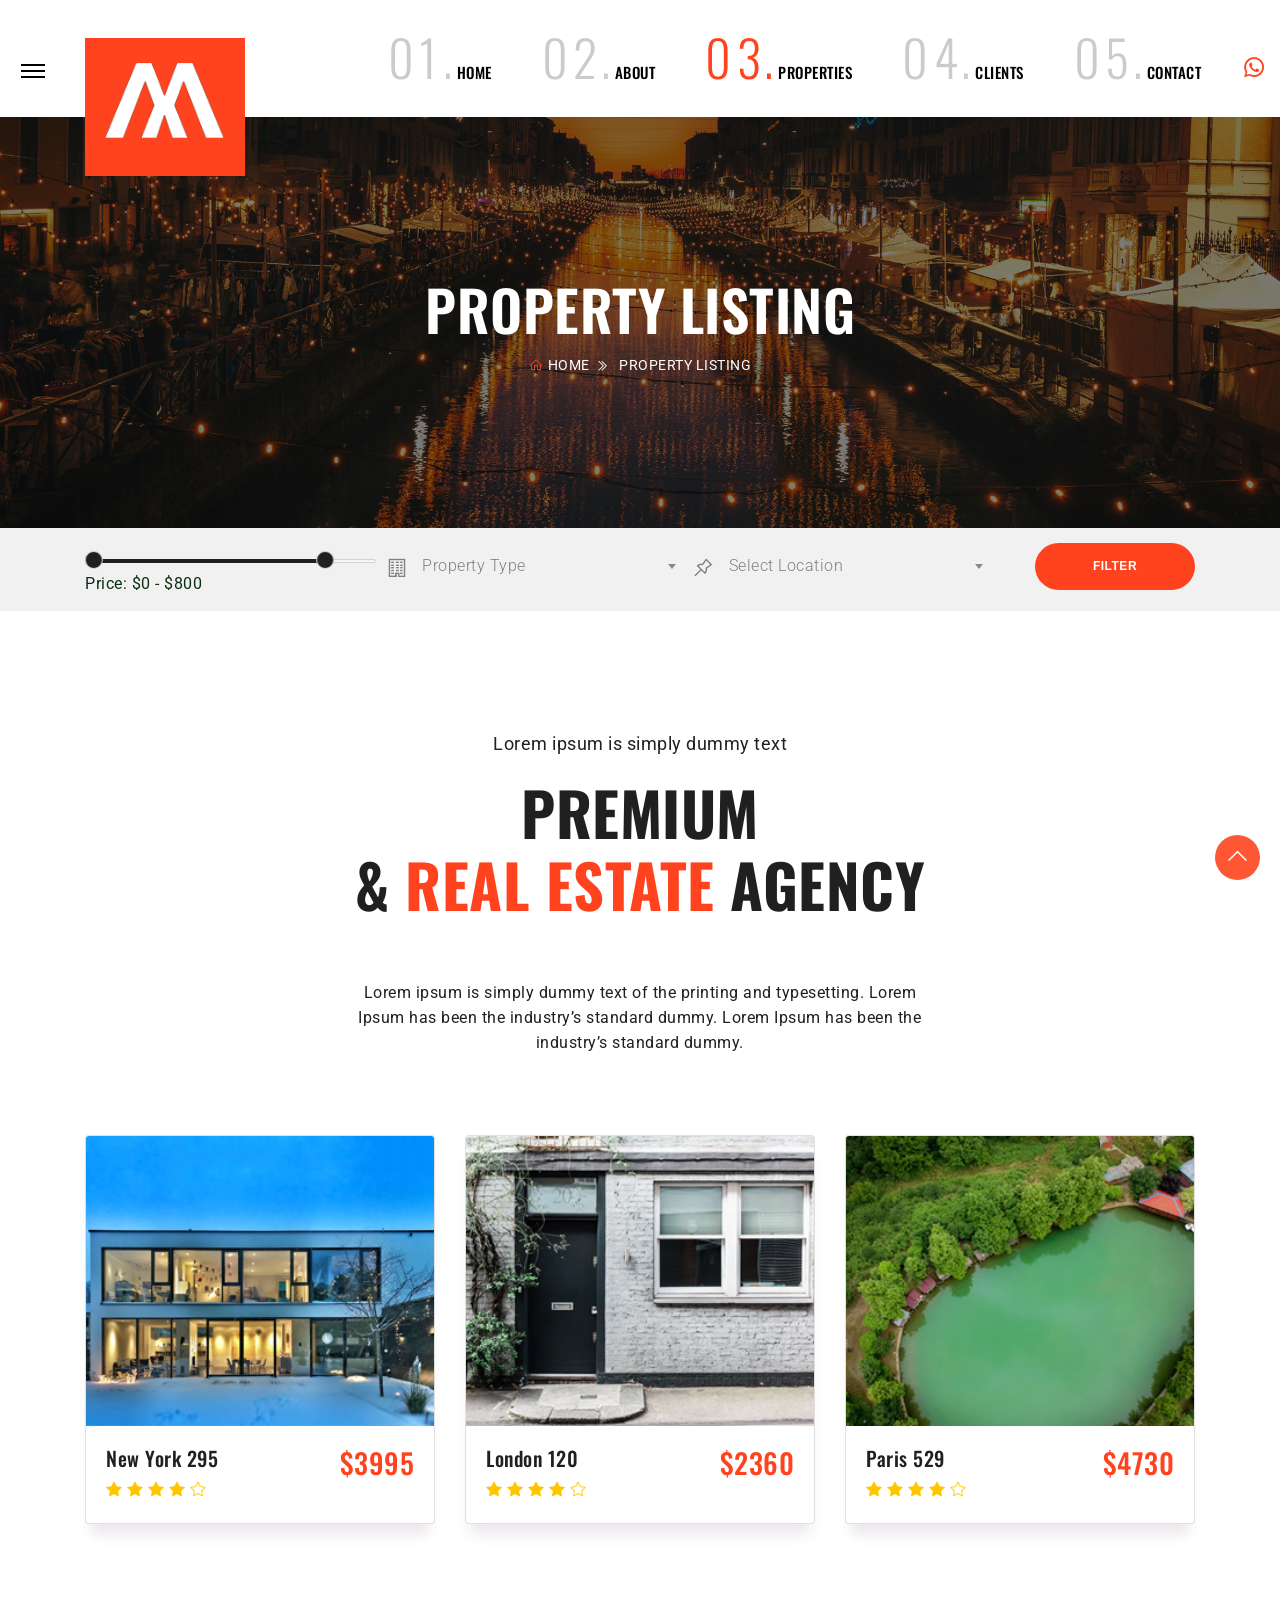
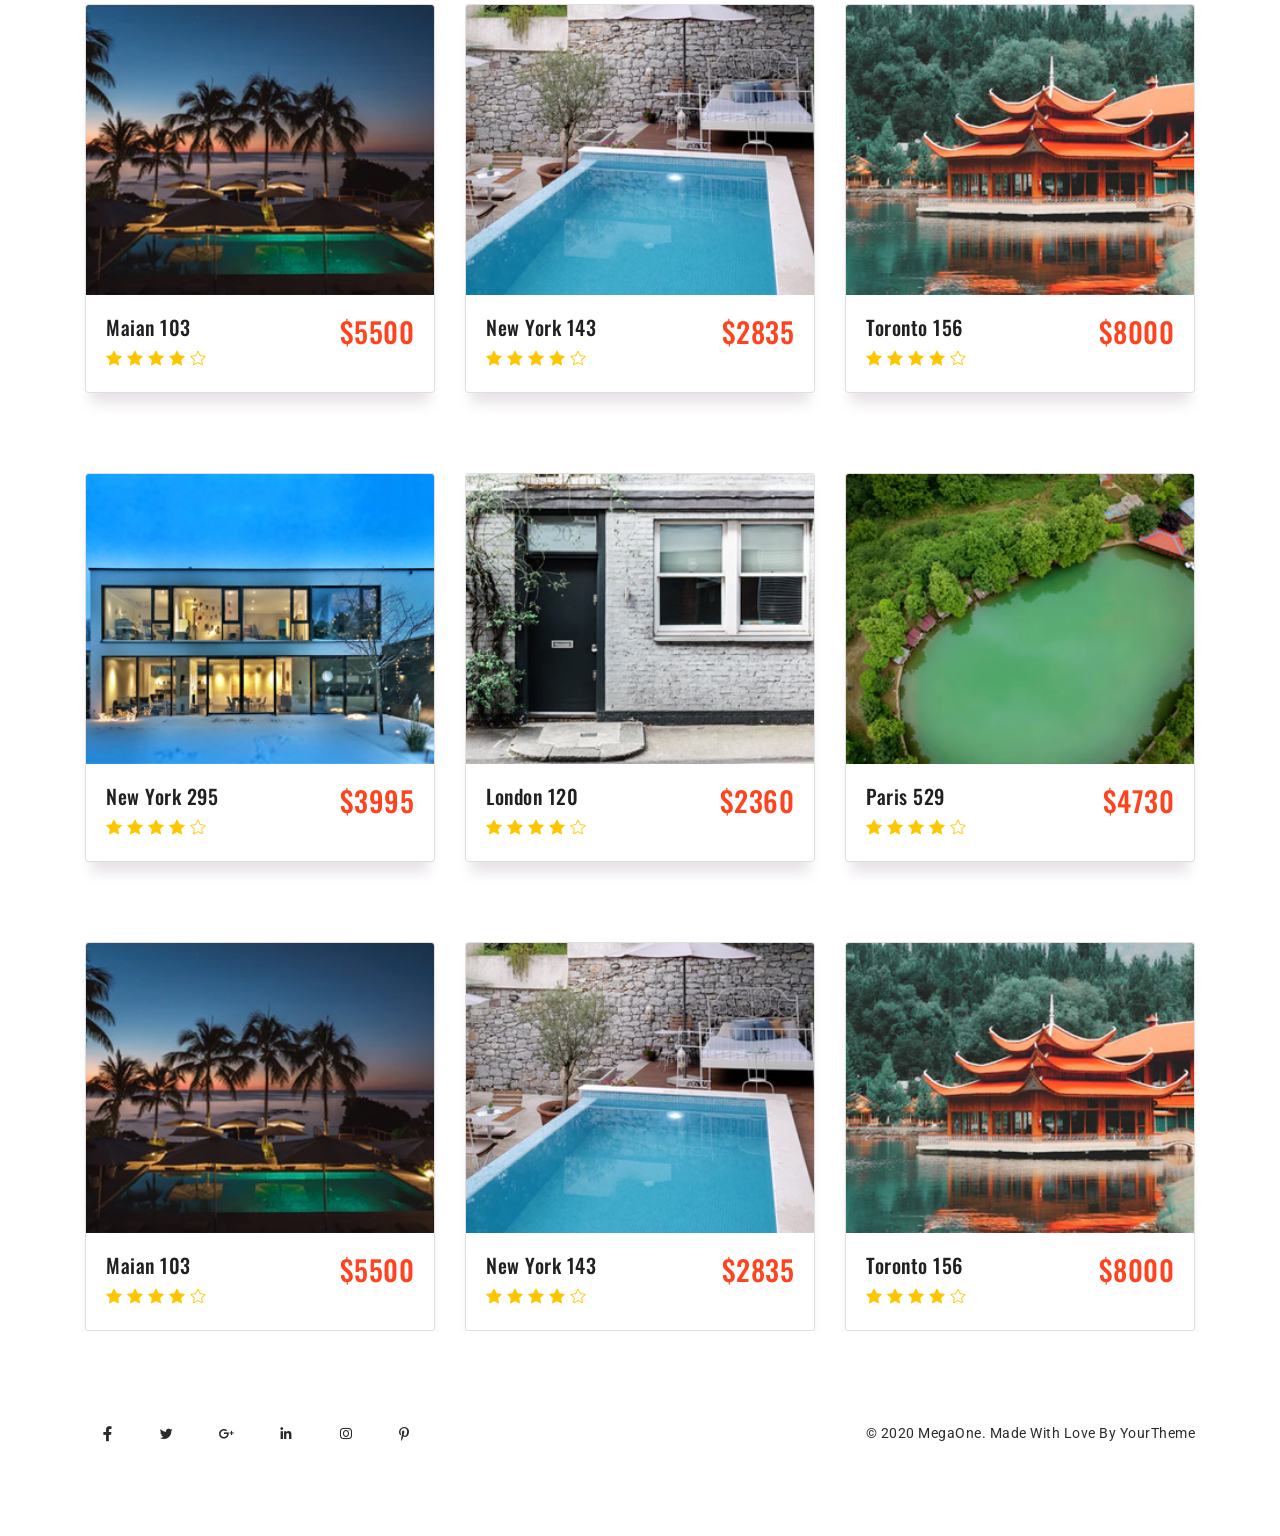
==== commit c5785bde: "Update new theme" ====
--- a/property-listing.html
+++ b/property-listing.html
@@ -5,13 +5,13 @@
     <meta charset="utf-8">
     <meta content="width=device-width, initial-scale=1, shrink-to-fit=no" name="viewport">
     <!-- Author -->
-    <meta name="author" content="Themesindustry">
+    <meta name="author" content="YourTheme ">
     <!-- description -->
-    <meta name="description" content="MegaOne is a highly creative, modern, visually stunning and Bootstrap responsive multipurpose agency and portfolio HTML5 template with 8 ready home page demos.">
+    <meta name="description" content="YourTheme is a highly creative, modern, visually stunning and Bootstrap responsive multipurpose agency and portfolio HTML5 template with 8 ready home page demos.">
     <!-- keywords -->
     <meta name="keywords" content="StandAlone, modern, clean, bootstrap responsive, html5, css3, portfolio, blog, agency, templates, multipurpose, one page, corporate, start-up, studio, branding, designer, freelancer, carousel, parallax, photography, personal, masonry, grid, faq">
     <!-- Page Title -->
-    <title>MegaOne - Directory Listing</title>
+    <title>YourTheme - Directory Listing</title>
     <!-- Favicon -->
     <link href="img/favicon.ico" rel="icon">
     <!-- Bundle -->
@@ -122,7 +122,7 @@
                     <li><a class="instagram-text-hvr" href="javascript:void(0)"><i class="fab fa-instagram"></i> </a> </li>
                     <li><a class="twitter-text-hvr" href="javascript:void(0)"><i class="fab fa-twitter"></i> </a> </li>
                 </ul>
-                <p>&copy; 2020 MegaOne. Made With Love by Themesindustry</p>
+                <p>&copy; 2020 YourTheme. Made With Love by YourTheme </p>
             </div>
         </div>
     </div>
@@ -620,7 +620,7 @@
             </div>
             <!--Text-->
             <div class="col-lg-6 text-center text-lg-right">
-                <p class="company-about fadeIn">© 2020 MegaOne. Made With Love By <a href="javascript:void(0);">Themesindustry</a>
+                <p class="company-about fadeIn">© 2020 MegaOne. Made With Love By <a href="javascript:void(0);">YourTheme </a>
                 </p>
             </div>
         </div>
